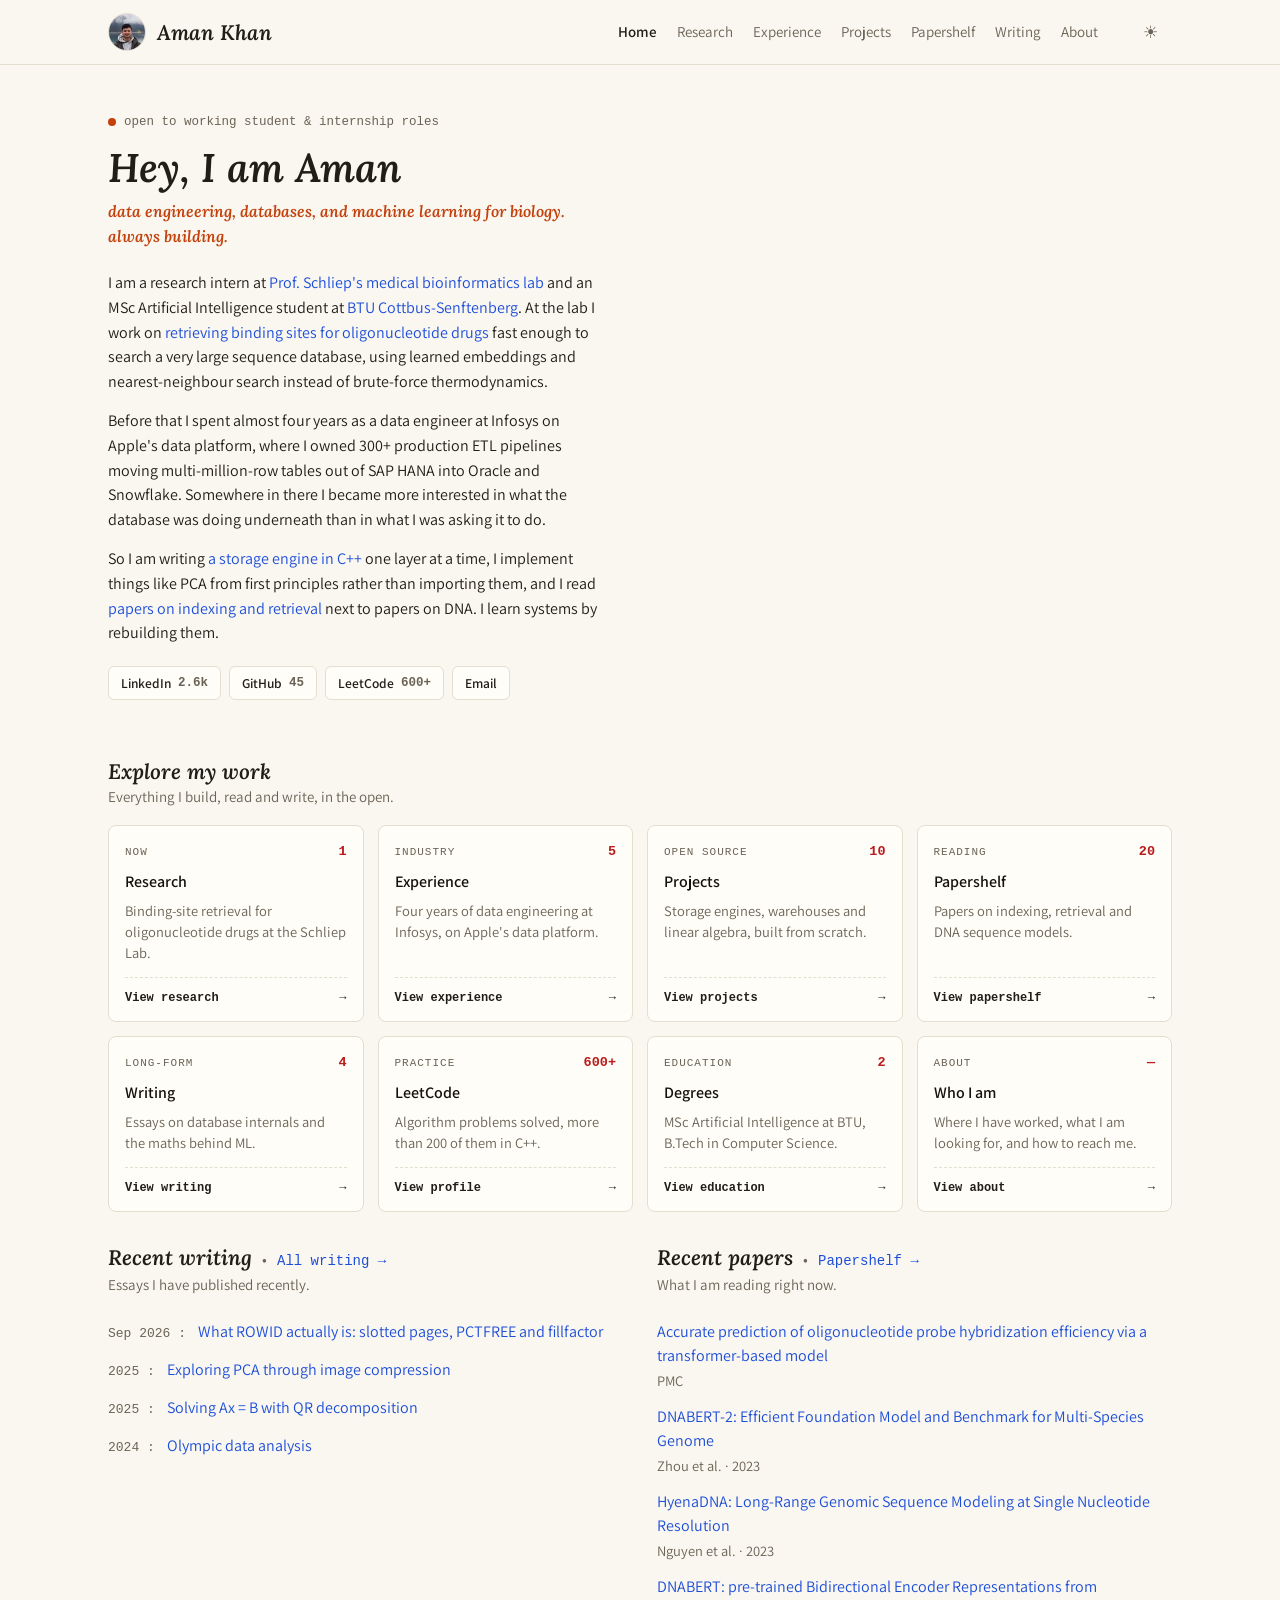
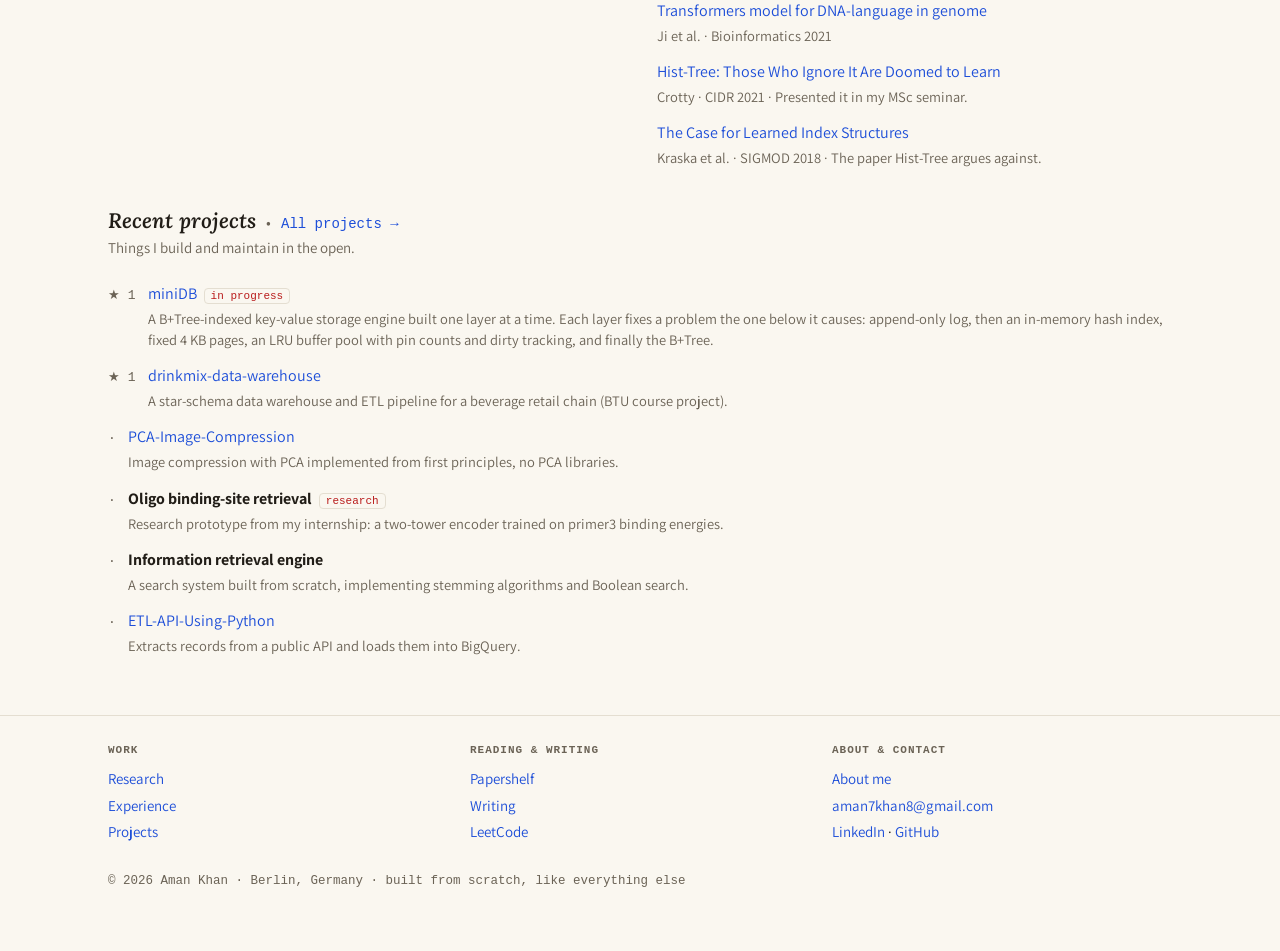
==== index.html @ 3db753b1 "Amber dark / warm paper light, flat background, header avatar" ====
<!DOCTYPE html>
<html lang="en">
<head>
<meta charset="utf-8">
<meta name="viewport" content="width=device-width, initial-scale=1">
<title>Aman Khan — data engineering, databases, ML for biology</title>
<link rel="preconnect" href="https://fonts.googleapis.com"><link rel="preconnect" href="https://fonts.gstatic.com" crossorigin><link href="https://fonts.googleapis.com/css2?family=Lora:ital,wght@1,500;1,600&family=Assistant:wght@400;500;600;700&display=swap" rel="stylesheet">
<link rel="stylesheet" href="site.css">
<script>try{var t=localStorage.getItem("theme");if(t)document.documentElement.dataset.theme=t}catch(e){}</script>
</head>
<body>
<header><div class="col">
  <a class="brand" href="index.html"><img class="avatar" src="avatar.jpg" alt="" width="38" height="38"><span class="name">Aman Khan</span></a>
  <nav aria-label="Site"><a href="index.html" aria-current="page">Home</a><a href="research.html">Research</a><a href="experience.html">Experience</a><a href="projects.html">Projects</a><a href="papershelf.html">Papershelf</a><a href="writing.html">Writing</a><a href="about.html">About</a></nav>
  <button class="theme" type="button" id="themeBtn" aria-label="Switch between light and dark"><span class="moon">&#9790;</span><span class="sun">&#9728;</span></button>
</div></header>
<main class="col">

<div class="hero">
  <span class="avail"><i></i>open to working student &amp; internship roles</span>
  <h1>Hey, I am Aman</h1>
  <p class="tagline">data engineering, databases, and machine learning for biology. always building.</p>
  <p>I am a research intern at <a href="https://schlieplab.org/">Prof. Schliep's medical bioinformatics lab</a> and an MSc Artificial Intelligence student at <a href="https://www.b-tu.de/">BTU Cottbus-Senftenberg</a>. At the lab I work on <a href="research.html">retrieving binding sites for oligonucleotide drugs</a> fast enough to search a very large sequence database, using learned embeddings and nearest-neighbour search instead of brute-force thermodynamics.</p>
  <p>Before that I spent almost four years as a data engineer at Infosys on Apple's data platform, where I owned 300+ production ETL pipelines moving multi-million-row tables out of SAP HANA into Oracle and Snowflake. Somewhere in there I became more interested in what the database was doing underneath than in what I was asking it to do.</p>
  <p>So I am writing <a href="https://github.com/aman7kh8an6/miniDB">a storage engine in C++</a> one layer at a time, I implement things like PCA from first principles rather than importing them, and I read <a href="papershelf.html">papers on indexing and retrieval</a> next to papers on DNA. I learn systems by rebuilding them.</p>
  <div class="pills">
    <a href="https://www.linkedin.com/in/aman-khan-ai/">LinkedIn <span>2.6k</span></a>
    <a href="https://github.com/aman7kh8an6/">GitHub <span>45</span></a>
    <a href="https://leetcode.com/u/grinderAman/">LeetCode <span>600+</span></a>
    <a href="mailto:aman7khan8@gmail.com">Email</a>
  </div>
</div>
<section><div class="head"><h2>Explore my work</h2></div><p class="intro">Everything I build, read and write, in the open.</p>
<div class="cards"><a class="card" href="research.html"><span class="top"><span class="lab">Now</span><span class="num">1</span></span><span class="ttl">Research</span><span class="desc">Binding-site retrieval for oligonucleotide drugs at the Schliep Lab.</span><span class="go">View research<span>→</span></span></a><a class="card" href="experience.html"><span class="top"><span class="lab">Industry</span><span class="num">5</span></span><span class="ttl">Experience</span><span class="desc">Four years of data engineering at Infosys, on Apple&#x27;s data platform.</span><span class="go">View experience<span>→</span></span></a><a class="card" href="projects.html"><span class="top"><span class="lab">Open source</span><span class="num">10</span></span><span class="ttl">Projects</span><span class="desc">Storage engines, warehouses and linear algebra, built from scratch.</span><span class="go">View projects<span>→</span></span></a><a class="card" href="papershelf.html"><span class="top"><span class="lab">Reading</span><span class="num">20</span></span><span class="ttl">Papershelf</span><span class="desc">Papers on indexing, retrieval and DNA sequence models.</span><span class="go">View papershelf<span>→</span></span></a><a class="card" href="writing.html"><span class="top"><span class="lab">Long-form</span><span class="num">4</span></span><span class="ttl">Writing</span><span class="desc">Essays on database internals and the maths behind ML.</span><span class="go">View writing<span>→</span></span></a><a class="card" href="https://leetcode.com/u/grinderAman/"><span class="top"><span class="lab">Practice</span><span class="num">600+</span></span><span class="ttl">LeetCode</span><span class="desc">Algorithm problems solved, more than 200 of them in C++.</span><span class="go">View profile<span>→</span></span></a><a class="card" href="experience.html"><span class="top"><span class="lab">Education</span><span class="num">2</span></span><span class="ttl">Degrees</span><span class="desc">MSc Artificial Intelligence at BTU, B.Tech in Computer Science.</span><span class="go">View education<span>→</span></span></a><a class="card" href="about.html"><span class="top"><span class="lab">About</span><span class="num">—</span></span><span class="ttl">Who I am</span><span class="desc">Where I have worked, what I am looking for, and how to reach me.</span><span class="go">View about<span>→</span></span></a></div></section>
<section><div class="two">
  <div><div class="head"><h2>Recent writing</h2><span class="dot">•</span><a href="https://www.linkedin.com/in/aman-khan-ai/recent-activity/all/">All writing →</a></div><p class="intro">Essays I have published recently.</p>
  <ul class="items"><li><span class="date">Sep 2026 :</span><span><a href="https://www.linkedin.com/in/aman-khan-ai/recent-activity/all/">What ROWID actually is: slotted pages, PCTFREE and fillfactor</a></span></li><li><span class="date">2025 :</span><span><a href="https://www.linkedin.com/in/aman-khan-ai/recent-activity/all/">Exploring PCA through image compression</a></span></li><li><span class="date">2025 :</span><span><a href="https://www.linkedin.com/in/aman-khan-ai/recent-activity/all/">Solving Ax = B with QR decomposition</a></span></li><li><span class="date">2024 :</span><span><a href="https://www.linkedin.com/in/aman-khan-ai/recent-activity/all/">Olympic data analysis</a></span></li></ul></div>
  <div><div class="head"><h2>Recent papers</h2><span class="dot">•</span><a href="papershelf.html">Papershelf →</a></div><p class="intro">What I am reading right now.</p>
  <ul class="items"><li class="block"><a href="https://pmc.ncbi.nlm.nih.gov/articles/PMC13330348/">Accurate prediction of oligonucleotide probe hybridization efficiency via a transformer-based model</a><span class="d">PMC</span></li><li class="block"><a href="https://arxiv.org/abs/2306.15006">DNABERT-2: Efficient Foundation Model and Benchmark for Multi-Species Genome</a><span class="d">Zhou et al. · 2023</span></li><li class="block"><a href="https://arxiv.org/abs/2306.15794">HyenaDNA: Long-Range Genomic Sequence Modeling at Single Nucleotide Resolution</a><span class="d">Nguyen et al. · 2023</span></li><li class="block"><a href="https://academic.oup.com/bioinformatics/article/37/15/2112/6128680">DNABERT: pre-trained Bidirectional Encoder Representations from Transformers model for DNA-language in genome</a><span class="d">Ji et al. · Bioinformatics 2021</span></li><li class="block"><a href="https://vldb.org/cidrdb/2021/hist-tree-those-who-ignore-it-are-doomed-to-learn.html">Hist-Tree: Those Who Ignore It Are Doomed to Learn</a><span class="d">Crotty · CIDR 2021 · Presented it in my MSc seminar.</span></li><li class="block"><a href="https://arxiv.org/abs/1712.01208">The Case for Learned Index Structures</a><span class="d">Kraska et al. · SIGMOD 2018 · The paper Hist-Tree argues against.</span></li></ul></div>
</div></section>
<section><div class="head"><h2>Recent projects</h2><span class="dot">•</span><a href="projects.html">All projects →</a></div><p class="intro">Things I build and maintain in the open.</p>
<ul class="items"><li><span class="star">★ 1</span><span><a href="https://github.com/aman7kh8an6/miniDB">miniDB</a><span class="tag">in progress</span><span class="d">A B+Tree-indexed key-value storage engine built one layer at a time. Each layer fixes a problem the one below it causes: append-only log, then an in-memory hash index, fixed 4 KB pages, an LRU buffer pool with pin counts and dirty tracking, and finally the B+Tree.</span></span></li><li><span class="star">★ 1</span><span><a href="https://github.com/aman7kh8an6/drinkmix-data-warehouse">drinkmix-data-warehouse</a><span class="d">A star-schema data warehouse and ETL pipeline for a beverage retail chain (BTU course project).</span></span></li><li><span class="star">·</span><span><a href="https://github.com/aman7kh8an6/PCA-Image-Compression">PCA-Image-Compression</a><span class="d">Image compression with PCA implemented from first principles, no PCA libraries.</span></span></li><li><span class="star">·</span><span><b>Oligo binding-site retrieval</b><span class="tag">research</span><span class="d">Research prototype from my internship: a two-tower encoder trained on primer3 binding energies.</span></span></li><li><span class="star">·</span><span><b>Information retrieval engine</b><span class="d">A search system built from scratch, implementing stemming algorithms and Boolean search.</span></span></li><li><span class="star">·</span><span><a href="https://github.com/aman7kh8an6/ETL-API-Using-Python">ETL-API-Using-Python</a><span class="d">Extracts records from a public API and loads them into BigQuery.</span></span></li></ul></section>

</main>
<footer><div class="col">
  <div class="groups">
    <div><h4>Work</h4><ul><li><a href="research.html">Research</a></li><li><a href="experience.html">Experience</a></li><li><a href="projects.html">Projects</a></li></ul></div>
    <div><h4>Reading &amp; writing</h4><ul><li><a href="papershelf.html">Papershelf</a></li><li><a href="writing.html">Writing</a></li><li><a href="https://leetcode.com/u/grinderAman/">LeetCode</a></li></ul></div>
    <div><h4>About &amp; contact</h4><ul><li><a href="about.html">About me</a></li><li><a href="mailto:aman7khan8@gmail.com">aman7khan8@gmail.com</a></li><li><a href="https://www.linkedin.com/in/aman-khan-ai/">LinkedIn</a> · <a href="https://github.com/aman7kh8an6/">GitHub</a></li></ul></div>
  </div>
  <p class="fine">© 2026 Aman Khan · Berlin, Germany · built from scratch, like everything else</p>
</div></footer>
<script>{const r=document.documentElement,b=document.getElementById("themeBtn");
b.addEventListener("click",()=>{const dark=getComputedStyle(r).getPropertyValue("--bg").trim()!=="#faf9f6";
const next=dark?"light":"dark";r.dataset.theme=next;try{localStorage.setItem("theme",next)}catch(e){}});}</script>
</body>
</html>
---- site.css ----
/* VOICE: an engineer's open notebook — plain, dense, quietly confident.
   IDEA: graph paper on a workbench; counted drawers you can open; dated lists.
   PICTURE: the counted card grid plus the ruled grid showing through everything.
   COLOUR and TYPE: #1a1a1a ground, coral statement line, red counts; Lora italic + Assistant + mono.
   LAYOUT: one wide ruled column, sections as heading + lead line + list, two columns where they pair. */
:root{
  color-scheme:dark light;
  --bg:#16181c;--ink:#e6e8ea;--soft:#848c96;--line:#262a30;--card:#1c1f24;--cardhi:#20242a;
  --coral:#f0b429;--count:#e8902c;--link:#86b3ff;--white:#fff;
  --mono:ui-monospace,SFMono-Regular,Menlo,Consolas,monospace;
}
:root[data-theme=light]{
  color-scheme:light;
  --bg:#faf7f0;--ink:#211d17;--soft:#6b6356;--line:#e4ded1;--card:#fffdf8;--cardhi:#fffbf2;
  --coral:#c2410c;--count:#b91c1c;--link:#1d4ed8;--white:#15110c;
}
@media (prefers-color-scheme: light){:root:not([data-theme=dark]){
  color-scheme:light;
  --bg:#faf7f0;--ink:#211d17;--soft:#6b6356;--line:#e4ded1;--card:#fffdf8;--cardhi:#fffbf2;
  --coral:#c2410c;--count:#b91c1c;--link:#1d4ed8;--white:#15110c;
}}
*{box-sizing:border-box;min-width:0}
body{
  margin:0;background:var(--bg);color:var(--ink);
  font:16px/1.5 Assistant,system-ui,-apple-system,"Segoe UI",sans-serif;overflow-x:clip;
}
.col{max-width:1120px;margin:0 auto;padding:0 28px}
a{color:var(--link);text-decoration:none}
a:hover{text-decoration:underline;text-underline-offset:3px}
a:focus-visible{outline:2px solid var(--coral);outline-offset:3px;border-radius:3px}
h1,h2,h3{margin:0;font-family:Lora,Georgia,serif;font-style:italic;font-weight:600;line-height:1.15;text-wrap:balance}
h1{font-size:clamp(32px,4.4vw,40px);color:var(--ink)}
h2{font-size:21px}
h3{font-size:17px;font-style:normal;font-family:Assistant,sans-serif;font-weight:600;color:var(--white)}
p{margin:0 0 14px}
.muted{color:var(--soft)}
.small{font-size:14.5px}
.mono{font-family:var(--mono)}

/* header */
header{border-bottom:1px solid var(--line)}
header .col{display:flex;align-items:center;gap:26px;min-height:64px;flex-wrap:wrap;padding-block:10px}
header .avatar{width:38px;height:38px;border-radius:50%;object-fit:cover;flex:none;
  border:1px solid var(--line);display:block}
header .brand{display:flex;align-items:center;gap:11px;margin-right:auto;text-decoration:none}
header .brand:hover{text-decoration:none}
header .name{font:italic 600 21px Lora,Georgia,serif;color:var(--ink)}
header .name:hover{text-decoration:none}
nav{display:flex;flex-wrap:wrap;gap:4px 20px}
nav a{color:var(--soft);font-size:15px;padding:6px 0}
nav a:hover{color:var(--ink);text-decoration:none}
nav a[aria-current=page]{color:var(--ink);font-weight:600}

/* hero */
.hero{padding:44px 0 26px;max-width:62ch}
.tagline{font:italic 600 clamp(19px,2.4vw,24px)/1.5 Lora,Georgia,serif;color:var(--coral);margin:8px 0 22px}
.hero p{font-size:16px;line-height:1.55}
.pagehead{padding:40px 0 10px;max-width:62ch}
.pagehead .tagline{margin-bottom:10px}
.pills{display:flex;flex-wrap:wrap;gap:8px;margin-top:20px}
.pills a{display:inline-flex;align-items:center;gap:7px;border:1px solid var(--line);border-radius:6px;padding:7px 12px;color:var(--ink);font:600 13.5px Assistant,sans-serif;background:var(--card)}
.pills a:hover{border-color:var(--soft);text-decoration:none}
.pills a span{color:var(--soft);font-family:var(--mono);font-size:12.5px}
.avail{display:inline-flex;align-items:center;gap:8px;font-family:var(--mono);font-size:12.5px;color:var(--soft);margin-bottom:14px}
.avail i{width:8px;height:8px;border-radius:50%;background:var(--coral)}

/* sections */
section{padding:34px 0 0}
.head{display:flex;align-items:baseline;gap:10px;flex-wrap:wrap;margin-bottom:2px}
.head h2{margin:0}
.head .dot{color:var(--soft)}
.head a{font-size:14px;font-family:var(--mono)}
.intro{color:var(--soft);font-size:15px;margin:0 0 16px}

/* explore cards */
.cards{display:grid;grid-template-columns:repeat(4,minmax(0,1fr));gap:14px;margin-top:4px}
@media(max-width:980px){.cards{grid-template-columns:repeat(2,minmax(0,1fr))}}
@media(max-width:560px){.cards{grid-template-columns:minmax(0,1fr)}}
.card{display:flex;flex-direction:column;background:var(--card);border:1px solid var(--line);border-radius:8px;padding:16px 16px 14px;color:var(--ink)}
.card:hover{background:var(--cardhi);border-color:var(--soft);text-decoration:none}
.card .top{display:flex;align-items:baseline;justify-content:space-between;gap:10px}
.card .lab{font-family:var(--mono);font-size:11px;letter-spacing:.09em;text-transform:uppercase;color:var(--soft)}
.card .num{font-family:var(--mono);font-size:13.5px;font-weight:700;color:var(--count)}
.card .ttl{font-weight:600;color:var(--white);margin:8px 0 6px;font-size:16px}
.card .desc{font-size:14.5px;color:var(--soft);line-height:1.45;margin-bottom:14px}
.card .go{margin-top:auto;border-top:1px dashed var(--line);padding-top:11px;font-family:var(--mono);font-size:12px;font-weight:600;color:var(--ink);display:flex;justify-content:space-between}

/* dated lists */
.two{display:grid;grid-template-columns:repeat(2,minmax(0,1fr));gap:34px}
@media(max-width:860px){.two{grid-template-columns:minmax(0,1fr);gap:26px}}
ul.items{list-style:none;margin:0;padding:0}
ul.items>li{padding:7px 0;display:grid;grid-template-columns:auto minmax(0,1fr);gap:12px;align-items:baseline}
ul.items>li.block{display:block}
.date{font-family:var(--mono);font-size:13px;color:var(--soft);white-space:nowrap}
.star{font-family:var(--mono);font-size:13px;color:var(--soft);white-space:nowrap;text-align:right}
.d{display:block;color:var(--soft);font-size:14.5px;line-height:1.45;margin-top:2px}
.tag{font-family:var(--mono);font-size:11px;color:var(--count);border:1px solid var(--line);border-radius:4px;padding:1px 6px;margin-left:7px;white-space:nowrap}

/* rows with a leading key column */
.job{padding:16px 0;border-top:1px solid var(--line)}
.job:first-of-type{border-top:0}
.job .when{font-family:var(--mono);font-size:12.5px;color:var(--soft);margin-top:3px}
.job .where{color:var(--soft);font-size:15px}
.job ul{margin:9px 0 0;padding-left:18px;font-size:15.5px;line-height:1.5}
.job li{margin-bottom:5px}
.job li::marker{color:var(--soft)}

/* shelf groups */
.shelf h3{font-family:var(--mono);font-size:11.5px;letter-spacing:.09em;text-transform:uppercase;color:var(--soft);font-weight:600;margin:26px 0 6px}
.shelf h3:first-child{margin-top:8px}
.shelf .n{color:var(--count)}
details.more{margin-top:18px}
details.more summary{cursor:pointer;color:var(--link);font-size:15px;min-height:44px;display:flex;align-items:center}

/* footer */
footer{margin-top:52px;border-top:1px solid var(--line);padding:26px 0 46px}
.groups{display:grid;grid-template-columns:repeat(3,minmax(0,1fr));gap:22px}
@media(max-width:560px){.groups{grid-template-columns:repeat(2,minmax(0,1fr))}}
.groups h4{font-family:var(--mono);font-size:11px;letter-spacing:.09em;text-transform:uppercase;color:var(--soft);margin:0 0 8px;font-weight:600}
.groups ul{list-style:none;margin:0;padding:0;font-size:15px}
.groups li{padding:2px 0}
.fine{margin-top:26px;font-family:var(--mono);font-size:12.5px;color:var(--soft)}

/* theme toggle */
.theme{margin-left:4px;background:none;border:0;color:var(--soft);cursor:pointer;font-size:17px;line-height:1;
  width:44px;height:44px;display:grid;place-items:center;border-radius:8px}
.theme:hover{color:var(--ink);background:var(--card)}
.theme .sun{display:none}
:root[data-theme=light] .theme .sun,:root:not([data-theme=dark]) .theme .sun{display:none}
@media (prefers-color-scheme: light){:root:not([data-theme=dark]) .theme .moon{display:none}
  :root:not([data-theme=dark]) .theme .sun{display:inline}}
:root[data-theme=light] .theme .moon{display:none}
:root[data-theme=light] .theme .sun{display:inline}
:root[data-theme=dark] .theme .moon{display:inline}
:root[data-theme=dark] .theme .sun{display:none}
@media(max-width:620px){
  header .col{position:relative;padding-right:60px;min-height:0}
  .theme{position:absolute;top:6px;right:16px;margin:0}
  nav{width:100%;gap:2px 16px}
  .hero{padding-top:30px}
}
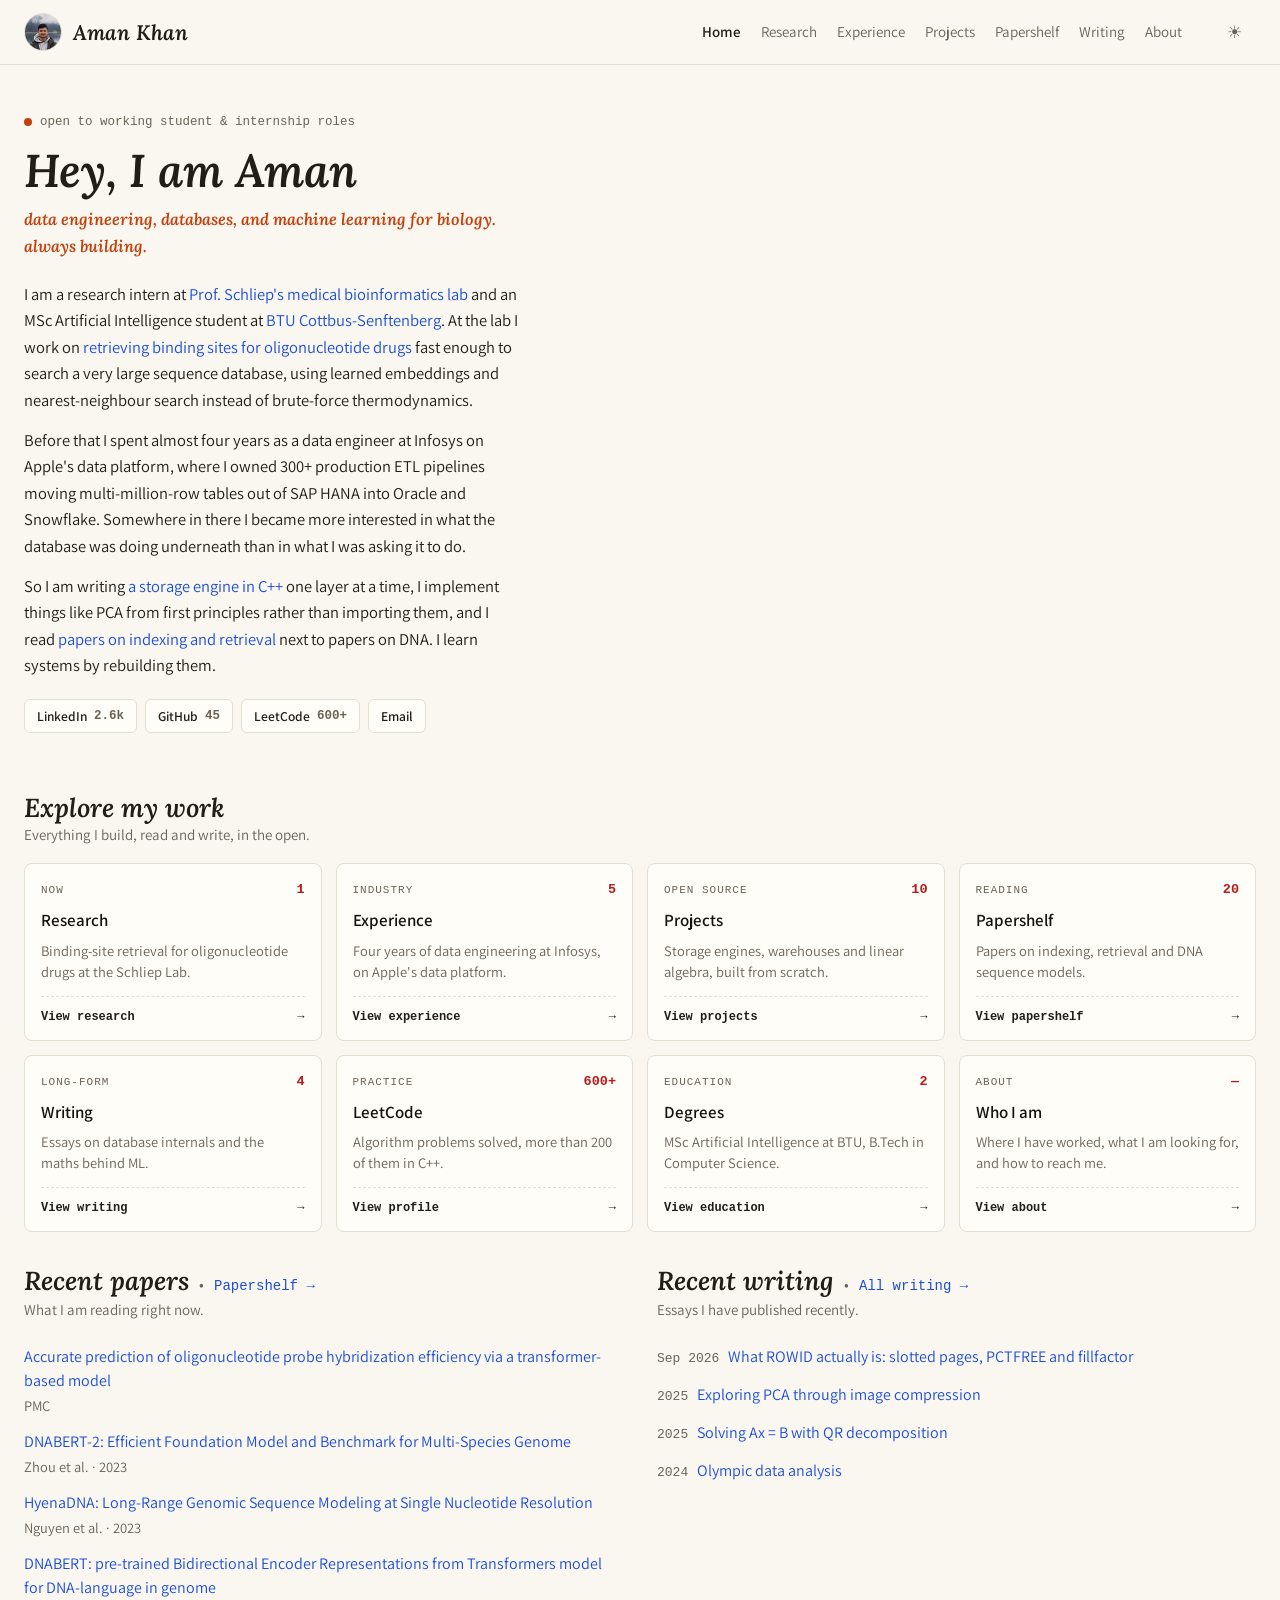
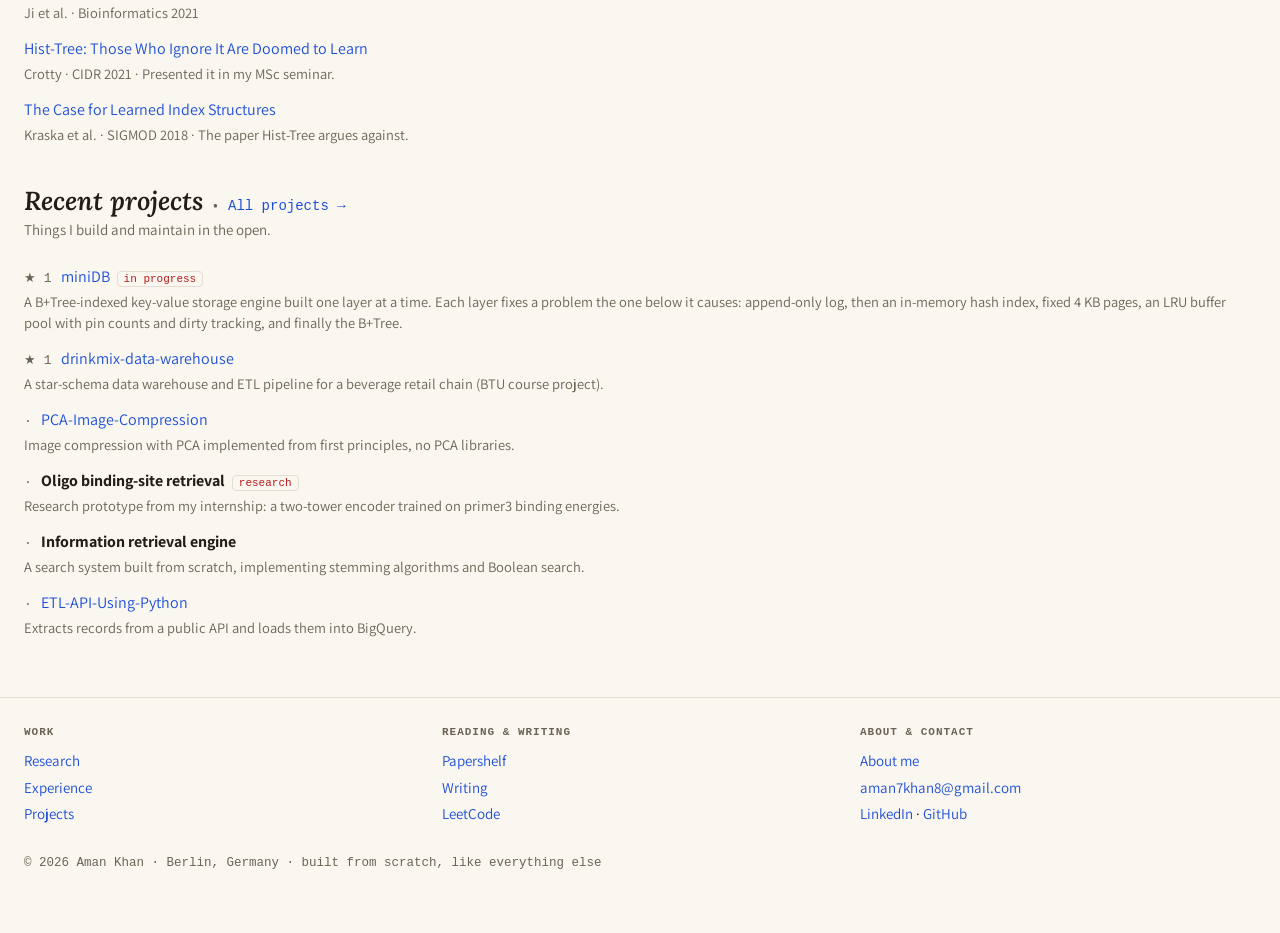
==== commit fe21fca5: "Fix theme toggle, list alignment, heading sizes, column order" ====
--- a/index.html
+++ b/index.html
@@ -33,13 +33,13 @@
 <section><div class="head"><h2>Explore my work</h2></div><p class="intro">Everything I build, read and write, in the open.</p>
 <div class="cards"><a class="card" href="research.html"><span class="top"><span class="lab">Now</span><span class="num">1</span></span><span class="ttl">Research</span><span class="desc">Binding-site retrieval for oligonucleotide drugs at the Schliep Lab.</span><span class="go">View research<span>→</span></span></a><a class="card" href="experience.html"><span class="top"><span class="lab">Industry</span><span class="num">5</span></span><span class="ttl">Experience</span><span class="desc">Four years of data engineering at Infosys, on Apple&#x27;s data platform.</span><span class="go">View experience<span>→</span></span></a><a class="card" href="projects.html"><span class="top"><span class="lab">Open source</span><span class="num">10</span></span><span class="ttl">Projects</span><span class="desc">Storage engines, warehouses and linear algebra, built from scratch.</span><span class="go">View projects<span>→</span></span></a><a class="card" href="papershelf.html"><span class="top"><span class="lab">Reading</span><span class="num">20</span></span><span class="ttl">Papershelf</span><span class="desc">Papers on indexing, retrieval and DNA sequence models.</span><span class="go">View papershelf<span>→</span></span></a><a class="card" href="writing.html"><span class="top"><span class="lab">Long-form</span><span class="num">4</span></span><span class="ttl">Writing</span><span class="desc">Essays on database internals and the maths behind ML.</span><span class="go">View writing<span>→</span></span></a><a class="card" href="https://leetcode.com/u/grinderAman/"><span class="top"><span class="lab">Practice</span><span class="num">600+</span></span><span class="ttl">LeetCode</span><span class="desc">Algorithm problems solved, more than 200 of them in C++.</span><span class="go">View profile<span>→</span></span></a><a class="card" href="experience.html"><span class="top"><span class="lab">Education</span><span class="num">2</span></span><span class="ttl">Degrees</span><span class="desc">MSc Artificial Intelligence at BTU, B.Tech in Computer Science.</span><span class="go">View education<span>→</span></span></a><a class="card" href="about.html"><span class="top"><span class="lab">About</span><span class="num">—</span></span><span class="ttl">Who I am</span><span class="desc">Where I have worked, what I am looking for, and how to reach me.</span><span class="go">View about<span>→</span></span></a></div></section>
 <section><div class="two">
+  <div><div class="head"><h2>Recent papers</h2><span class="dot">•</span><a href="papershelf.html">Papershelf →</a></div><p class="intro">What I am reading right now.</p>
+  <ul class="items"><li><a href="https://pmc.ncbi.nlm.nih.gov/articles/PMC13330348/">Accurate prediction of oligonucleotide probe hybridization efficiency via a transformer-based model</a><span class="d">PMC</span></li><li><a href="https://arxiv.org/abs/2306.15006">DNABERT-2: Efficient Foundation Model and Benchmark for Multi-Species Genome</a><span class="d">Zhou et al. · 2023</span></li><li><a href="https://arxiv.org/abs/2306.15794">HyenaDNA: Long-Range Genomic Sequence Modeling at Single Nucleotide Resolution</a><span class="d">Nguyen et al. · 2023</span></li><li><a href="https://academic.oup.com/bioinformatics/article/37/15/2112/6128680">DNABERT: pre-trained Bidirectional Encoder Representations from Transformers model for DNA-language in genome</a><span class="d">Ji et al. · Bioinformatics 2021</span></li><li><a href="https://vldb.org/cidrdb/2021/hist-tree-those-who-ignore-it-are-doomed-to-learn.html">Hist-Tree: Those Who Ignore It Are Doomed to Learn</a><span class="d">Crotty · CIDR 2021 · Presented it in my MSc seminar.</span></li><li><a href="https://arxiv.org/abs/1712.01208">The Case for Learned Index Structures</a><span class="d">Kraska et al. · SIGMOD 2018 · The paper Hist-Tree argues against.</span></li></ul></div>
   <div><div class="head"><h2>Recent writing</h2><span class="dot">•</span><a href="https://www.linkedin.com/in/aman-khan-ai/recent-activity/all/">All writing →</a></div><p class="intro">Essays I have published recently.</p>
-  <ul class="items"><li><span class="date">Sep 2026 :</span><span><a href="https://www.linkedin.com/in/aman-khan-ai/recent-activity/all/">What ROWID actually is: slotted pages, PCTFREE and fillfactor</a></span></li><li><span class="date">2025 :</span><span><a href="https://www.linkedin.com/in/aman-khan-ai/recent-activity/all/">Exploring PCA through image compression</a></span></li><li><span class="date">2025 :</span><span><a href="https://www.linkedin.com/in/aman-khan-ai/recent-activity/all/">Solving Ax = B with QR decomposition</a></span></li><li><span class="date">2024 :</span><span><a href="https://www.linkedin.com/in/aman-khan-ai/recent-activity/all/">Olympic data analysis</a></span></li></ul></div>
-  <div><div class="head"><h2>Recent papers</h2><span class="dot">•</span><a href="papershelf.html">Papershelf →</a></div><p class="intro">What I am reading right now.</p>
-  <ul class="items"><li class="block"><a href="https://pmc.ncbi.nlm.nih.gov/articles/PMC13330348/">Accurate prediction of oligonucleotide probe hybridization efficiency via a transformer-based model</a><span class="d">PMC</span></li><li class="block"><a href="https://arxiv.org/abs/2306.15006">DNABERT-2: Efficient Foundation Model and Benchmark for Multi-Species Genome</a><span class="d">Zhou et al. · 2023</span></li><li class="block"><a href="https://arxiv.org/abs/2306.15794">HyenaDNA: Long-Range Genomic Sequence Modeling at Single Nucleotide Resolution</a><span class="d">Nguyen et al. · 2023</span></li><li class="block"><a href="https://academic.oup.com/bioinformatics/article/37/15/2112/6128680">DNABERT: pre-trained Bidirectional Encoder Representations from Transformers model for DNA-language in genome</a><span class="d">Ji et al. · Bioinformatics 2021</span></li><li class="block"><a href="https://vldb.org/cidrdb/2021/hist-tree-those-who-ignore-it-are-doomed-to-learn.html">Hist-Tree: Those Who Ignore It Are Doomed to Learn</a><span class="d">Crotty · CIDR 2021 · Presented it in my MSc seminar.</span></li><li class="block"><a href="https://arxiv.org/abs/1712.01208">The Case for Learned Index Structures</a><span class="d">Kraska et al. · SIGMOD 2018 · The paper Hist-Tree argues against.</span></li></ul></div>
+  <ul class="items"><li><span class="date">Sep 2026</span><a href="https://www.linkedin.com/in/aman-khan-ai/recent-activity/all/">What ROWID actually is: slotted pages, PCTFREE and fillfactor</a></li><li><span class="date">2025</span><a href="https://www.linkedin.com/in/aman-khan-ai/recent-activity/all/">Exploring PCA through image compression</a></li><li><span class="date">2025</span><a href="https://www.linkedin.com/in/aman-khan-ai/recent-activity/all/">Solving Ax = B with QR decomposition</a></li><li><span class="date">2024</span><a href="https://www.linkedin.com/in/aman-khan-ai/recent-activity/all/">Olympic data analysis</a></li></ul></div>
 </div></section>
 <section><div class="head"><h2>Recent projects</h2><span class="dot">•</span><a href="projects.html">All projects →</a></div><p class="intro">Things I build and maintain in the open.</p>
-<ul class="items"><li><span class="star">★ 1</span><span><a href="https://github.com/aman7kh8an6/miniDB">miniDB</a><span class="tag">in progress</span><span class="d">A B+Tree-indexed key-value storage engine built one layer at a time. Each layer fixes a problem the one below it causes: append-only log, then an in-memory hash index, fixed 4 KB pages, an LRU buffer pool with pin counts and dirty tracking, and finally the B+Tree.</span></span></li><li><span class="star">★ 1</span><span><a href="https://github.com/aman7kh8an6/drinkmix-data-warehouse">drinkmix-data-warehouse</a><span class="d">A star-schema data warehouse and ETL pipeline for a beverage retail chain (BTU course project).</span></span></li><li><span class="star">·</span><span><a href="https://github.com/aman7kh8an6/PCA-Image-Compression">PCA-Image-Compression</a><span class="d">Image compression with PCA implemented from first principles, no PCA libraries.</span></span></li><li><span class="star">·</span><span><b>Oligo binding-site retrieval</b><span class="tag">research</span><span class="d">Research prototype from my internship: a two-tower encoder trained on primer3 binding energies.</span></span></li><li><span class="star">·</span><span><b>Information retrieval engine</b><span class="d">A search system built from scratch, implementing stemming algorithms and Boolean search.</span></span></li><li><span class="star">·</span><span><a href="https://github.com/aman7kh8an6/ETL-API-Using-Python">ETL-API-Using-Python</a><span class="d">Extracts records from a public API and loads them into BigQuery.</span></span></li></ul></section>
+<ul class="items"><li><span class="star">★ 1</span><a href="https://github.com/aman7kh8an6/miniDB">miniDB</a><span class="tag">in progress</span><span class="d">A B+Tree-indexed key-value storage engine built one layer at a time. Each layer fixes a problem the one below it causes: append-only log, then an in-memory hash index, fixed 4 KB pages, an LRU buffer pool with pin counts and dirty tracking, and finally the B+Tree.</span></li><li><span class="star">★ 1</span><a href="https://github.com/aman7kh8an6/drinkmix-data-warehouse">drinkmix-data-warehouse</a><span class="d">A star-schema data warehouse and ETL pipeline for a beverage retail chain (BTU course project).</span></li><li><span class="star">·</span><a href="https://github.com/aman7kh8an6/PCA-Image-Compression">PCA-Image-Compression</a><span class="d">Image compression with PCA implemented from first principles, no PCA libraries.</span></li><li><span class="star">·</span><b>Oligo binding-site retrieval</b><span class="tag">research</span><span class="d">Research prototype from my internship: a two-tower encoder trained on primer3 binding energies.</span></li><li><span class="star">·</span><b>Information retrieval engine</b><span class="d">A search system built from scratch, implementing stemming algorithms and Boolean search.</span></li><li><span class="star">·</span><a href="https://github.com/aman7kh8an6/ETL-API-Using-Python">ETL-API-Using-Python</a><span class="d">Extracts records from a public API and loads them into BigQuery.</span></li></ul></section>
 
 </main>
 <footer><div class="col">
@@ -51,7 +51,8 @@
   <p class="fine">© 2026 Aman Khan · Berlin, Germany · built from scratch, like everything else</p>
 </div></footer>
 <script>{const r=document.documentElement,b=document.getElementById("themeBtn");
-b.addEventListener("click",()=>{const dark=getComputedStyle(r).getPropertyValue("--bg").trim()!=="#faf9f6";
-const next=dark?"light":"dark";r.dataset.theme=next;try{localStorage.setItem("theme",next)}catch(e){}});}</script>
+const sysLight=()=>window.matchMedia("(prefers-color-scheme: light)").matches;
+b.addEventListener("click",()=>{const cur=r.dataset.theme||(sysLight()?"light":"dark");
+const next=cur==="dark"?"light":"dark";r.dataset.theme=next;try{localStorage.setItem("theme",next)}catch(e){}});}</script>
 </body>
 </html>
--- a/site.css
+++ b/site.css
@@ -24,14 +24,14 @@
   margin:0;background:var(--bg);color:var(--ink);
   font:16px/1.5 Assistant,system-ui,-apple-system,"Segoe UI",sans-serif;overflow-x:clip;
 }
-.col{max-width:1120px;margin:0 auto;padding:0 28px}
+.col{max-width:1280px;margin:0 auto;padding:0 24px}
 a{color:var(--link);text-decoration:none}
 a:hover{text-decoration:underline;text-underline-offset:3px}
 a:focus-visible{outline:2px solid var(--coral);outline-offset:3px;border-radius:3px}
 h1,h2,h3{margin:0;font-family:Lora,Georgia,serif;font-style:italic;font-weight:600;line-height:1.15;text-wrap:balance}
-h1{font-size:clamp(32px,4.4vw,40px);color:var(--ink)}
-h2{font-size:21px}
-h3{font-size:17px;font-style:normal;font-family:Assistant,sans-serif;font-weight:600;color:var(--white)}
+h1{font-size:clamp(36px,5vw,46px);color:var(--ink)}
+h2{font-size:26px}
+h3{font-size:18px;font-style:normal;font-family:Assistant,sans-serif;font-weight:600;color:var(--white)}
 p{margin:0 0 14px}
 .muted{color:var(--soft)}
 .small{font-size:14.5px}
@@ -53,8 +53,8 @@
 
 /* hero */
 .hero{padding:44px 0 26px;max-width:62ch}
-.tagline{font:italic 600 clamp(19px,2.4vw,24px)/1.5 Lora,Georgia,serif;color:var(--coral);margin:8px 0 22px}
-.hero p{font-size:16px;line-height:1.55}
+.tagline{font:italic 600 clamp(20px,2.6vw,27px)/1.45 Lora,Georgia,serif;color:var(--coral);margin:8px 0 22px}
+.hero p{font-size:16.5px;line-height:1.6}
 .pagehead{padding:40px 0 10px;max-width:62ch}
 .pagehead .tagline{margin-bottom:10px}
 .pills{display:flex;flex-wrap:wrap;gap:8px;margin-top:20px}
@@ -81,7 +81,7 @@
 .card .top{display:flex;align-items:baseline;justify-content:space-between;gap:10px}
 .card .lab{font-family:var(--mono);font-size:11px;letter-spacing:.09em;text-transform:uppercase;color:var(--soft)}
 .card .num{font-family:var(--mono);font-size:13.5px;font-weight:700;color:var(--count)}
-.card .ttl{font-weight:600;color:var(--white);margin:8px 0 6px;font-size:16px}
+.card .ttl{font-weight:600;color:var(--white);margin:8px 0 6px;font-size:17px}
 .card .desc{font-size:14.5px;color:var(--soft);line-height:1.45;margin-bottom:14px}
 .card .go{margin-top:auto;border-top:1px dashed var(--line);padding-top:11px;font-family:var(--mono);font-size:12px;font-weight:600;color:var(--ink);display:flex;justify-content:space-between}
 
@@ -89,10 +89,9 @@
 .two{display:grid;grid-template-columns:repeat(2,minmax(0,1fr));gap:34px}
 @media(max-width:860px){.two{grid-template-columns:minmax(0,1fr);gap:26px}}
 ul.items{list-style:none;margin:0;padding:0}
-ul.items>li{padding:7px 0;display:grid;grid-template-columns:auto minmax(0,1fr);gap:12px;align-items:baseline}
-ul.items>li.block{display:block}
-.date{font-family:var(--mono);font-size:13px;color:var(--soft);white-space:nowrap}
-.star{font-family:var(--mono);font-size:13px;color:var(--soft);white-space:nowrap;text-align:right}
+ul.items>li{padding:7px 0;display:block}
+.date{font-family:var(--mono);font-size:13px;color:var(--soft);white-space:nowrap;margin-right:9px}
+.star{font-family:var(--mono);font-size:13px;color:var(--soft);white-space:nowrap;margin-right:9px}
 .d{display:block;color:var(--soft);font-size:14.5px;line-height:1.45;margin-top:2px}
 .tag{font-family:var(--mono);font-size:11px;color:var(--count);border:1px solid var(--line);border-radius:4px;padding:1px 6px;margin-left:7px;white-space:nowrap}
 
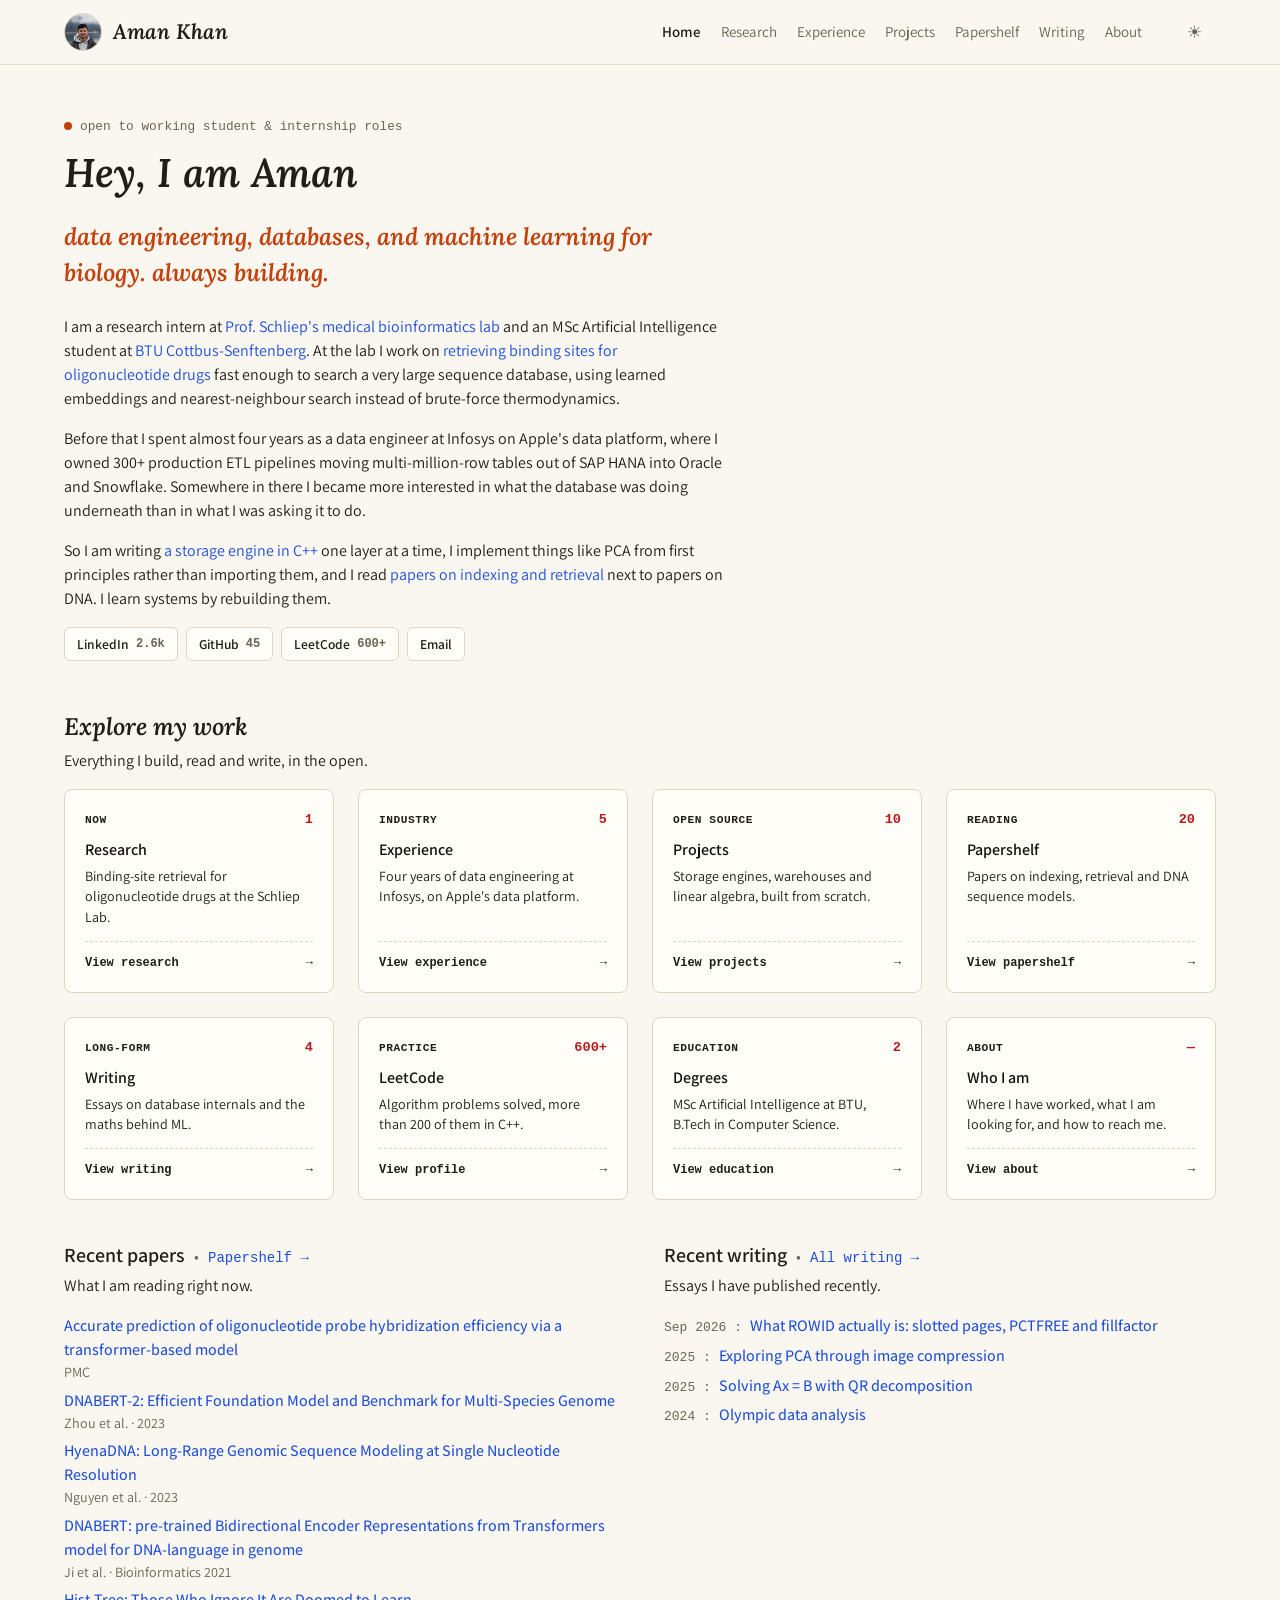
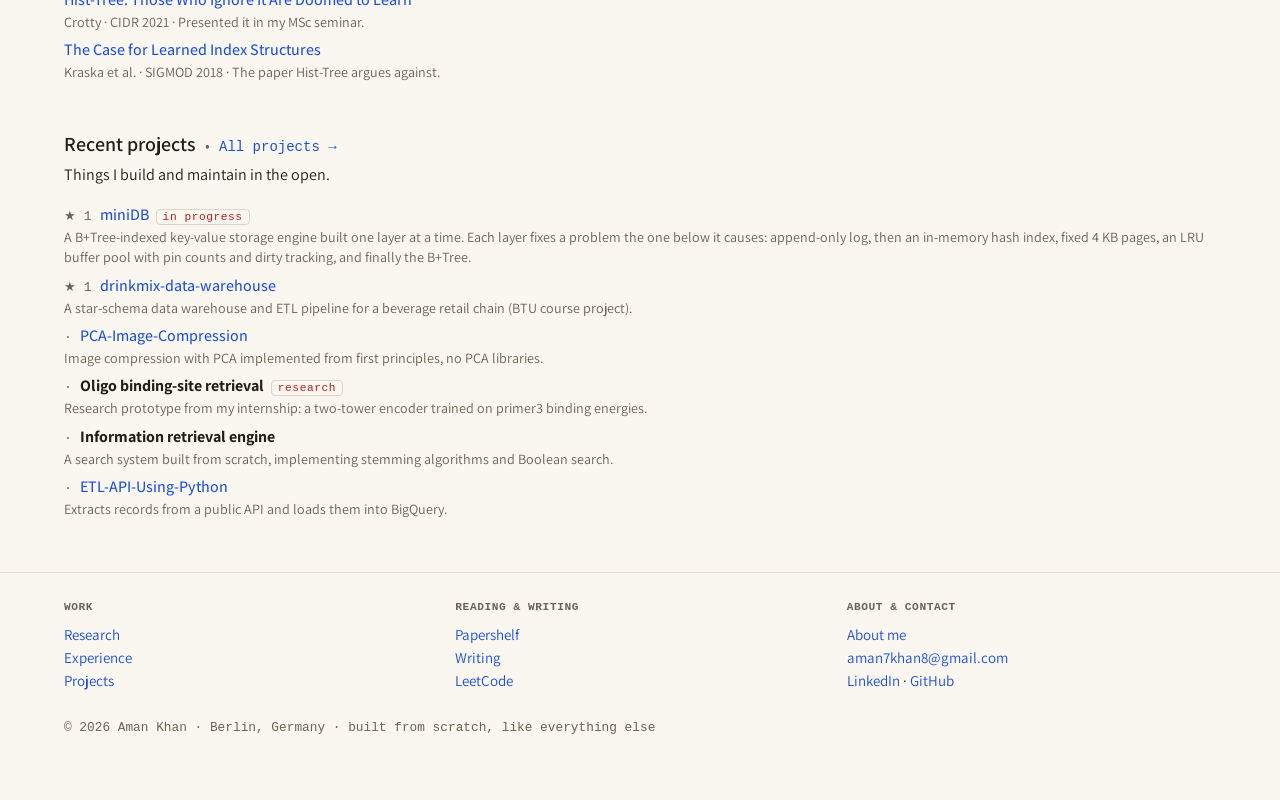
==== commit cf9227bd: "Match reference typography: 16/24 body, 40/45 display, card metrics" ====
--- a/index.html
+++ b/index.html
@@ -30,13 +30,13 @@
     <a href="mailto:aman7khan8@gmail.com">Email</a>
   </div>
 </div>
-<section><div class="head"><h2>Explore my work</h2></div><p class="intro">Everything I build, read and write, in the open.</p>
+<section><div class="head lora"><h2>Explore my work</h2></div><p class="intro">Everything I build, read and write, in the open.</p>
 <div class="cards"><a class="card" href="research.html"><span class="top"><span class="lab">Now</span><span class="num">1</span></span><span class="ttl">Research</span><span class="desc">Binding-site retrieval for oligonucleotide drugs at the Schliep Lab.</span><span class="go">View research<span>→</span></span></a><a class="card" href="experience.html"><span class="top"><span class="lab">Industry</span><span class="num">5</span></span><span class="ttl">Experience</span><span class="desc">Four years of data engineering at Infosys, on Apple&#x27;s data platform.</span><span class="go">View experience<span>→</span></span></a><a class="card" href="projects.html"><span class="top"><span class="lab">Open source</span><span class="num">10</span></span><span class="ttl">Projects</span><span class="desc">Storage engines, warehouses and linear algebra, built from scratch.</span><span class="go">View projects<span>→</span></span></a><a class="card" href="papershelf.html"><span class="top"><span class="lab">Reading</span><span class="num">20</span></span><span class="ttl">Papershelf</span><span class="desc">Papers on indexing, retrieval and DNA sequence models.</span><span class="go">View papershelf<span>→</span></span></a><a class="card" href="writing.html"><span class="top"><span class="lab">Long-form</span><span class="num">4</span></span><span class="ttl">Writing</span><span class="desc">Essays on database internals and the maths behind ML.</span><span class="go">View writing<span>→</span></span></a><a class="card" href="https://leetcode.com/u/grinderAman/"><span class="top"><span class="lab">Practice</span><span class="num">600+</span></span><span class="ttl">LeetCode</span><span class="desc">Algorithm problems solved, more than 200 of them in C++.</span><span class="go">View profile<span>→</span></span></a><a class="card" href="experience.html"><span class="top"><span class="lab">Education</span><span class="num">2</span></span><span class="ttl">Degrees</span><span class="desc">MSc Artificial Intelligence at BTU, B.Tech in Computer Science.</span><span class="go">View education<span>→</span></span></a><a class="card" href="about.html"><span class="top"><span class="lab">About</span><span class="num">—</span></span><span class="ttl">Who I am</span><span class="desc">Where I have worked, what I am looking for, and how to reach me.</span><span class="go">View about<span>→</span></span></a></div></section>
 <section><div class="two">
   <div><div class="head"><h2>Recent papers</h2><span class="dot">•</span><a href="papershelf.html">Papershelf →</a></div><p class="intro">What I am reading right now.</p>
   <ul class="items"><li><a href="https://pmc.ncbi.nlm.nih.gov/articles/PMC13330348/">Accurate prediction of oligonucleotide probe hybridization efficiency via a transformer-based model</a><span class="d">PMC</span></li><li><a href="https://arxiv.org/abs/2306.15006">DNABERT-2: Efficient Foundation Model and Benchmark for Multi-Species Genome</a><span class="d">Zhou et al. · 2023</span></li><li><a href="https://arxiv.org/abs/2306.15794">HyenaDNA: Long-Range Genomic Sequence Modeling at Single Nucleotide Resolution</a><span class="d">Nguyen et al. · 2023</span></li><li><a href="https://academic.oup.com/bioinformatics/article/37/15/2112/6128680">DNABERT: pre-trained Bidirectional Encoder Representations from Transformers model for DNA-language in genome</a><span class="d">Ji et al. · Bioinformatics 2021</span></li><li><a href="https://vldb.org/cidrdb/2021/hist-tree-those-who-ignore-it-are-doomed-to-learn.html">Hist-Tree: Those Who Ignore It Are Doomed to Learn</a><span class="d">Crotty · CIDR 2021 · Presented it in my MSc seminar.</span></li><li><a href="https://arxiv.org/abs/1712.01208">The Case for Learned Index Structures</a><span class="d">Kraska et al. · SIGMOD 2018 · The paper Hist-Tree argues against.</span></li></ul></div>
   <div><div class="head"><h2>Recent writing</h2><span class="dot">•</span><a href="https://www.linkedin.com/in/aman-khan-ai/recent-activity/all/">All writing →</a></div><p class="intro">Essays I have published recently.</p>
-  <ul class="items"><li><span class="date">Sep 2026</span><a href="https://www.linkedin.com/in/aman-khan-ai/recent-activity/all/">What ROWID actually is: slotted pages, PCTFREE and fillfactor</a></li><li><span class="date">2025</span><a href="https://www.linkedin.com/in/aman-khan-ai/recent-activity/all/">Exploring PCA through image compression</a></li><li><span class="date">2025</span><a href="https://www.linkedin.com/in/aman-khan-ai/recent-activity/all/">Solving Ax = B with QR decomposition</a></li><li><span class="date">2024</span><a href="https://www.linkedin.com/in/aman-khan-ai/recent-activity/all/">Olympic data analysis</a></li></ul></div>
+  <ul class="items"><li><span class="date">Sep 2026 :</span><a href="https://www.linkedin.com/in/aman-khan-ai/recent-activity/all/">What ROWID actually is: slotted pages, PCTFREE and fillfactor</a></li><li><span class="date">2025 :</span><a href="https://www.linkedin.com/in/aman-khan-ai/recent-activity/all/">Exploring PCA through image compression</a></li><li><span class="date">2025 :</span><a href="https://www.linkedin.com/in/aman-khan-ai/recent-activity/all/">Solving Ax = B with QR decomposition</a></li><li><span class="date">2024 :</span><a href="https://www.linkedin.com/in/aman-khan-ai/recent-activity/all/">Olympic data analysis</a></li></ul></div>
 </div></section>
 <section><div class="head"><h2>Recent projects</h2><span class="dot">•</span><a href="projects.html">All projects →</a></div><p class="intro">Things I build and maintain in the open.</p>
 <ul class="items"><li><span class="star">★ 1</span><a href="https://github.com/aman7kh8an6/miniDB">miniDB</a><span class="tag">in progress</span><span class="d">A B+Tree-indexed key-value storage engine built one layer at a time. Each layer fixes a problem the one below it causes: append-only log, then an in-memory hash index, fixed 4 KB pages, an LRU buffer pool with pin counts and dirty tracking, and finally the B+Tree.</span></li><li><span class="star">★ 1</span><a href="https://github.com/aman7kh8an6/drinkmix-data-warehouse">drinkmix-data-warehouse</a><span class="d">A star-schema data warehouse and ETL pipeline for a beverage retail chain (BTU course project).</span></li><li><span class="star">·</span><a href="https://github.com/aman7kh8an6/PCA-Image-Compression">PCA-Image-Compression</a><span class="d">Image compression with PCA implemented from first principles, no PCA libraries.</span></li><li><span class="star">·</span><b>Oligo binding-site retrieval</b><span class="tag">research</span><span class="d">Research prototype from my internship: a two-tower encoder trained on primer3 binding energies.</span></li><li><span class="star">·</span><b>Information retrieval engine</b><span class="d">A search system built from scratch, implementing stemming algorithms and Boolean search.</span></li><li><span class="star">·</span><a href="https://github.com/aman7kh8an6/ETL-API-Using-Python">ETL-API-Using-Python</a><span class="d">Extracts records from a public API and loads them into BigQuery.</span></li></ul></section>
--- a/site.css
+++ b/site.css
@@ -1,111 +1,119 @@
 /* VOICE: an engineer's open notebook — plain, dense, quietly confident.
-   IDEA: graph paper on a workbench; counted drawers you can open; dated lists.
-   PICTURE: the counted card grid plus the ruled grid showing through everything.
-   COLOUR and TYPE: #1a1a1a ground, coral statement line, red counts; Lora italic + Assistant + mono.
-   LAYOUT: one wide ruled column, sections as heading + lead line + list, two columns where they pair. */
+   IDEA: counted drawers you can open, and dated lists you can scan.
+   PICTURE: the counted card grid; typography carries the rest.
+   COLOUR and TYPE: amber on ink / burnt orange on warm paper; Lora italic + Assistant + mono.
+   LAYOUT: one 1152px column, metrics matched to the reference: 16/24 body, 40/45 display, 20px cards. */
 :root{
   color-scheme:dark light;
-  --bg:#16181c;--ink:#e6e8ea;--soft:#848c96;--line:#262a30;--card:#1c1f24;--cardhi:#20242a;
+  --bg:#16181c;--ink:#e6e8ea;--soft:#848c96;--line:#262a30;--cardline:#3a4049;
+  --card:#23272e;--cardhi:#282d35;
   --coral:#f0b429;--count:#e8902c;--link:#86b3ff;--white:#fff;
   --mono:ui-monospace,SFMono-Regular,Menlo,Consolas,monospace;
 }
 :root[data-theme=light]{
   color-scheme:light;
-  --bg:#faf7f0;--ink:#211d17;--soft:#6b6356;--line:#e4ded1;--card:#fffdf8;--cardhi:#fffbf2;
+  --bg:#faf7f0;--ink:#211d17;--soft:#6b6356;--line:#e4ded1;--cardline:#ddd5c4;
+  --card:#fffdf8;--cardhi:#fffbf2;
   --coral:#c2410c;--count:#b91c1c;--link:#1d4ed8;--white:#15110c;
 }
 @media (prefers-color-scheme: light){:root:not([data-theme=dark]){
   color-scheme:light;
-  --bg:#faf7f0;--ink:#211d17;--soft:#6b6356;--line:#e4ded1;--card:#fffdf8;--cardhi:#fffbf2;
+  --bg:#faf7f0;--ink:#211d17;--soft:#6b6356;--line:#e4ded1;--cardline:#ddd5c4;
+  --card:#fffdf8;--cardhi:#fffbf2;
   --coral:#c2410c;--count:#b91c1c;--link:#1d4ed8;--white:#15110c;
 }}
 *{box-sizing:border-box;min-width:0}
-body{
-  margin:0;background:var(--bg);color:var(--ink);
-  font:16px/1.5 Assistant,system-ui,-apple-system,"Segoe UI",sans-serif;overflow-x:clip;
-}
-.col{max-width:1280px;margin:0 auto;padding:0 24px}
+body{margin:0;background:var(--bg);color:var(--ink);
+  font:400 16px/24px Assistant,system-ui,-apple-system,"Segoe UI",sans-serif;
+  -webkit-font-smoothing:antialiased;overflow-x:clip}
+.col{width:min(1152px,100% - 32px);margin-inline:auto}
 a{color:var(--link);text-decoration:none}
 a:hover{text-decoration:underline;text-underline-offset:3px}
 a:focus-visible{outline:2px solid var(--coral);outline-offset:3px;border-radius:3px}
-h1,h2,h3{margin:0;font-family:Lora,Georgia,serif;font-style:italic;font-weight:600;line-height:1.15;text-wrap:balance}
-h1{font-size:clamp(36px,5vw,46px);color:var(--ink)}
-h2{font-size:26px}
-h3{font-size:18px;font-style:normal;font-family:Assistant,sans-serif;font-weight:600;color:var(--white)}
-p{margin:0 0 14px}
+p{margin:0 0 16px}
 .muted{color:var(--soft)}
-.small{font-size:14.5px}
+.small{font-size:14.08px;line-height:20.4px}
 .mono{font-family:var(--mono)}
 
+h1{margin:0 0 24px;font:italic 600 40px/45px Lora,Georgia,serif;color:var(--ink);text-wrap:balance}
+h2{margin:0;font:600 20px/30px Assistant,sans-serif;color:var(--ink)}
+.head.lora h2{font:italic 600 24px/36px Lora,Georgia,serif}
+h3{margin:0;font:600 16px/24px Assistant,sans-serif;color:var(--white)}
+@media(max-width:620px){h1{font-size:32px;line-height:38px}.head.lora h2{font-size:21px;line-height:31px}}
+
 /* header */
-header{border-bottom:1px solid var(--line)}
+header{border-bottom:1px solid var(--line);margin-bottom:8px}
 header .col{display:flex;align-items:center;gap:26px;min-height:64px;flex-wrap:wrap;padding-block:10px}
-header .avatar{width:38px;height:38px;border-radius:50%;object-fit:cover;flex:none;
-  border:1px solid var(--line);display:block}
+header .avatar{width:38px;height:38px;border-radius:50%;object-fit:cover;flex:none;border:1px solid var(--cardline);display:block}
 header .brand{display:flex;align-items:center;gap:11px;margin-right:auto;text-decoration:none}
 header .brand:hover{text-decoration:none}
-header .name{font:italic 600 21px Lora,Georgia,serif;color:var(--ink)}
-header .name:hover{text-decoration:none}
+header .name{font:italic 600 21px/1.2 Lora,Georgia,serif;color:var(--ink)}
 nav{display:flex;flex-wrap:wrap;gap:4px 20px}
 nav a{color:var(--soft);font-size:15px;padding:6px 0}
 nav a:hover{color:var(--ink);text-decoration:none}
 nav a[aria-current=page]{color:var(--ink);font-weight:600}
 
 /* hero */
-.hero{padding:44px 0 26px;max-width:62ch}
-.tagline{font:italic 600 clamp(20px,2.6vw,27px)/1.45 Lora,Georgia,serif;color:var(--coral);margin:8px 0 22px}
-.hero p{font-size:16.5px;line-height:1.6}
-.pagehead{padding:40px 0 10px;max-width:62ch}
-.pagehead .tagline{margin-bottom:10px}
-.pills{display:flex;flex-wrap:wrap;gap:8px;margin-top:20px}
-.pills a{display:inline-flex;align-items:center;gap:7px;border:1px solid var(--line);border-radius:6px;padding:7px 12px;color:var(--ink);font:600 13.5px Assistant,sans-serif;background:var(--card)}
+.hero{padding:40px 0 8px;max-width:660px}
+.pagehead{padding:40px 0 0;max-width:660px}
+.tagline{margin:0 0 24px;font:italic 600 24px/36px Lora,Georgia,serif;color:var(--coral)}
+@media(max-width:620px){.tagline{font-size:20px;line-height:30px}}
+.avail{display:inline-flex;align-items:center;gap:8px;font:400 12.8px/19px var(--mono);color:var(--soft);margin-bottom:14px}
+.avail i{width:8px;height:8px;border-radius:50%;background:var(--coral)}
+.pills{display:flex;flex-wrap:wrap;gap:8px;margin:8px 0 0}
+.pills a{display:inline-flex;align-items:center;gap:7px;border:1px solid var(--cardline);border-radius:6px;
+  padding:6px 12px;color:var(--ink);font:600 13.6px/20px Assistant,sans-serif;background:var(--card)}
 .pills a:hover{border-color:var(--soft);text-decoration:none}
-.pills a span{color:var(--soft);font-family:var(--mono);font-size:12.5px}
-.avail{display:inline-flex;align-items:center;gap:8px;font-family:var(--mono);font-size:12.5px;color:var(--soft);margin-bottom:14px}
-.avail i{width:8px;height:8px;border-radius:50%;background:var(--coral)}
+.pills a span{color:var(--soft);font-family:var(--mono);font-size:12px}
 
 /* sections */
-section{padding:34px 0 0}
-.head{display:flex;align-items:baseline;gap:10px;flex-wrap:wrap;margin-bottom:2px}
-.head h2{margin:0}
+section{padding:40px 0 0}
+.head{display:flex;align-items:baseline;gap:9px;flex-wrap:wrap}
 .head .dot{color:var(--soft)}
-.head a{font-size:14px;font-family:var(--mono)}
-.intro{color:var(--soft);font-size:15px;margin:0 0 16px}
+.head a{font:400 14px/20px var(--mono)}
+.intro{margin:4px 0 16px;color:var(--ink);font-size:16px;line-height:24px}
 
 /* explore cards */
-.cards{display:grid;grid-template-columns:repeat(4,minmax(0,1fr));gap:14px;margin-top:4px}
+.cards{display:grid;grid-template-columns:repeat(4,minmax(0,1fr));gap:24px;margin-top:4px}
 @media(max-width:980px){.cards{grid-template-columns:repeat(2,minmax(0,1fr))}}
 @media(max-width:560px){.cards{grid-template-columns:minmax(0,1fr)}}
-.card{display:flex;flex-direction:column;background:var(--card);border:1px solid var(--line);border-radius:8px;padding:16px 16px 14px;color:var(--ink)}
-.card:hover{background:var(--cardhi);border-color:var(--soft);text-decoration:none}
+.card{display:flex;flex-direction:column;background:var(--card);border:1px solid var(--cardline);
+  border-radius:8px;padding:20px;color:var(--ink)}
+.card:hover{background:var(--cardhi);text-decoration:none}
 .card .top{display:flex;align-items:baseline;justify-content:space-between;gap:10px}
-.card .lab{font-family:var(--mono);font-size:11px;letter-spacing:.09em;text-transform:uppercase;color:var(--soft)}
-.card .num{font-family:var(--mono);font-size:13.5px;font-weight:700;color:var(--count)}
-.card .ttl{font-weight:600;color:var(--white);margin:8px 0 6px;font-size:17px}
-.card .desc{font-size:14.5px;color:var(--soft);line-height:1.45;margin-bottom:14px}
-.card .go{margin-top:auto;border-top:1px dashed var(--line);padding-top:11px;font-family:var(--mono);font-size:12px;font-weight:600;color:var(--ink);display:flex;justify-content:space-between}
+.card .lab{font:700 11.2px/16.8px var(--mono);letter-spacing:.56px;text-transform:uppercase;color:var(--ink)}
+.card .num{font:700 13.6px/20.4px var(--mono);color:var(--count)}
+.card .ttl{font:600 16px/24px Assistant,sans-serif;color:var(--white);margin:8px 0 4px}
+.card .desc{font:400 14.08px/20.4px Assistant,sans-serif;color:var(--ink);margin-bottom:13.6px}
+.card .go{margin-top:auto;border-top:1px dashed var(--cardline);padding-top:12px;
+  font:600 12px/18px var(--mono);color:var(--ink);display:flex;justify-content:space-between}
 
-/* dated lists */
-.two{display:grid;grid-template-columns:repeat(2,minmax(0,1fr));gap:34px}
-@media(max-width:860px){.two{grid-template-columns:minmax(0,1fr);gap:26px}}
+/* two-column band */
+.two{display:grid;grid-template-columns:repeat(2,minmax(0,1fr));gap:48px}
+@media(max-width:860px){.two{grid-template-columns:minmax(0,1fr);gap:32px}}
+
+/* lists */
 ul.items{list-style:none;margin:0;padding:0}
-ul.items>li{padding:7px 0;display:block}
-.date{font-family:var(--mono);font-size:13px;color:var(--soft);white-space:nowrap;margin-right:9px}
-.star{font-family:var(--mono);font-size:13px;color:var(--soft);white-space:nowrap;margin-right:9px}
-.d{display:block;color:var(--soft);font-size:14.5px;line-height:1.45;margin-top:2px}
-.tag{font-family:var(--mono);font-size:11px;color:var(--count);border:1px solid var(--line);border-radius:4px;padding:1px 6px;margin-left:7px;white-space:nowrap}
+ul.items>li{margin:0 0 5.6px;padding:0}
+ul.items>li a{font-weight:500}
+.date{font:400 13px/19.5px var(--mono);color:var(--soft);margin-right:8px}
+.star{font:400 13px/19.5px var(--mono);color:var(--soft);margin-right:8px}
+.d{display:block;font:400 14.08px/20.4px Assistant,sans-serif;color:var(--soft);margin:0 0 6px}
+.tag{font:400 11.2px/16.8px var(--mono);letter-spacing:.56px;color:var(--count);
+  border:1px solid var(--cardline);border-radius:4px;padding:1px 6px;margin-left:7px;white-space:nowrap}
 
-/* rows with a leading key column */
+/* experience rows */
 .job{padding:16px 0;border-top:1px solid var(--line)}
 .job:first-of-type{border-top:0}
-.job .when{font-family:var(--mono);font-size:12.5px;color:var(--soft);margin-top:3px}
-.job .where{color:var(--soft);font-size:15px}
-.job ul{margin:9px 0 0;padding-left:18px;font-size:15.5px;line-height:1.5}
+.job .where{color:var(--soft);font-size:15px;line-height:22px}
+.job .when{font:400 12.8px/19px var(--mono);color:var(--soft);margin-top:2px}
+.job ul{margin:9px 0 0;padding-left:18px;font-size:15.5px;line-height:23px}
 .job li{margin-bottom:5px}
 .job li::marker{color:var(--soft)}
 
-/* shelf groups */
-.shelf h3{font-family:var(--mono);font-size:11.5px;letter-spacing:.09em;text-transform:uppercase;color:var(--soft);font-weight:600;margin:26px 0 6px}
+/* papershelf groups */
+.shelf h3{font:700 11.2px/16.8px var(--mono);letter-spacing:.56px;text-transform:uppercase;
+  color:var(--soft);margin:26px 0 8px}
 .shelf h3:first-child{margin-top:8px}
 .shelf .n{color:var(--count)}
 details.more{margin-top:18px}
@@ -115,17 +123,15 @@
 footer{margin-top:52px;border-top:1px solid var(--line);padding:26px 0 46px}
 .groups{display:grid;grid-template-columns:repeat(3,minmax(0,1fr));gap:22px}
 @media(max-width:560px){.groups{grid-template-columns:repeat(2,minmax(0,1fr))}}
-.groups h4{font-family:var(--mono);font-size:11px;letter-spacing:.09em;text-transform:uppercase;color:var(--soft);margin:0 0 8px;font-weight:600}
-.groups ul{list-style:none;margin:0;padding:0;font-size:15px}
-.groups li{padding:2px 0}
-.fine{margin-top:26px;font-family:var(--mono);font-size:12.5px;color:var(--soft)}
+.groups h4{font:700 11.2px/16.8px var(--mono);letter-spacing:.56px;text-transform:uppercase;color:var(--soft);margin:0 0 8px}
+.groups ul{list-style:none;margin:0;padding:0;font-size:15px;line-height:23px}
+.fine{margin-top:26px;font:400 12.8px/19px var(--mono);color:var(--soft)}
 
 /* theme toggle */
 .theme{margin-left:4px;background:none;border:0;color:var(--soft);cursor:pointer;font-size:17px;line-height:1;
   width:44px;height:44px;display:grid;place-items:center;border-radius:8px}
 .theme:hover{color:var(--ink);background:var(--card)}
 .theme .sun{display:none}
-:root[data-theme=light] .theme .sun,:root:not([data-theme=dark]) .theme .sun{display:none}
 @media (prefers-color-scheme: light){:root:not([data-theme=dark]) .theme .moon{display:none}
   :root:not([data-theme=dark]) .theme .sun{display:inline}}
 :root[data-theme=light] .theme .moon{display:none}
@@ -134,7 +140,7 @@
 :root[data-theme=dark] .theme .sun{display:none}
 @media(max-width:620px){
   header .col{position:relative;padding-right:60px;min-height:0}
-  .theme{position:absolute;top:6px;right:16px;margin:0}
+  .theme{position:absolute;top:6px;right:0;margin:0}
   nav{width:100%;gap:2px 16px}
-  .hero{padding-top:30px}
+  .hero{padding-top:28px}
 }
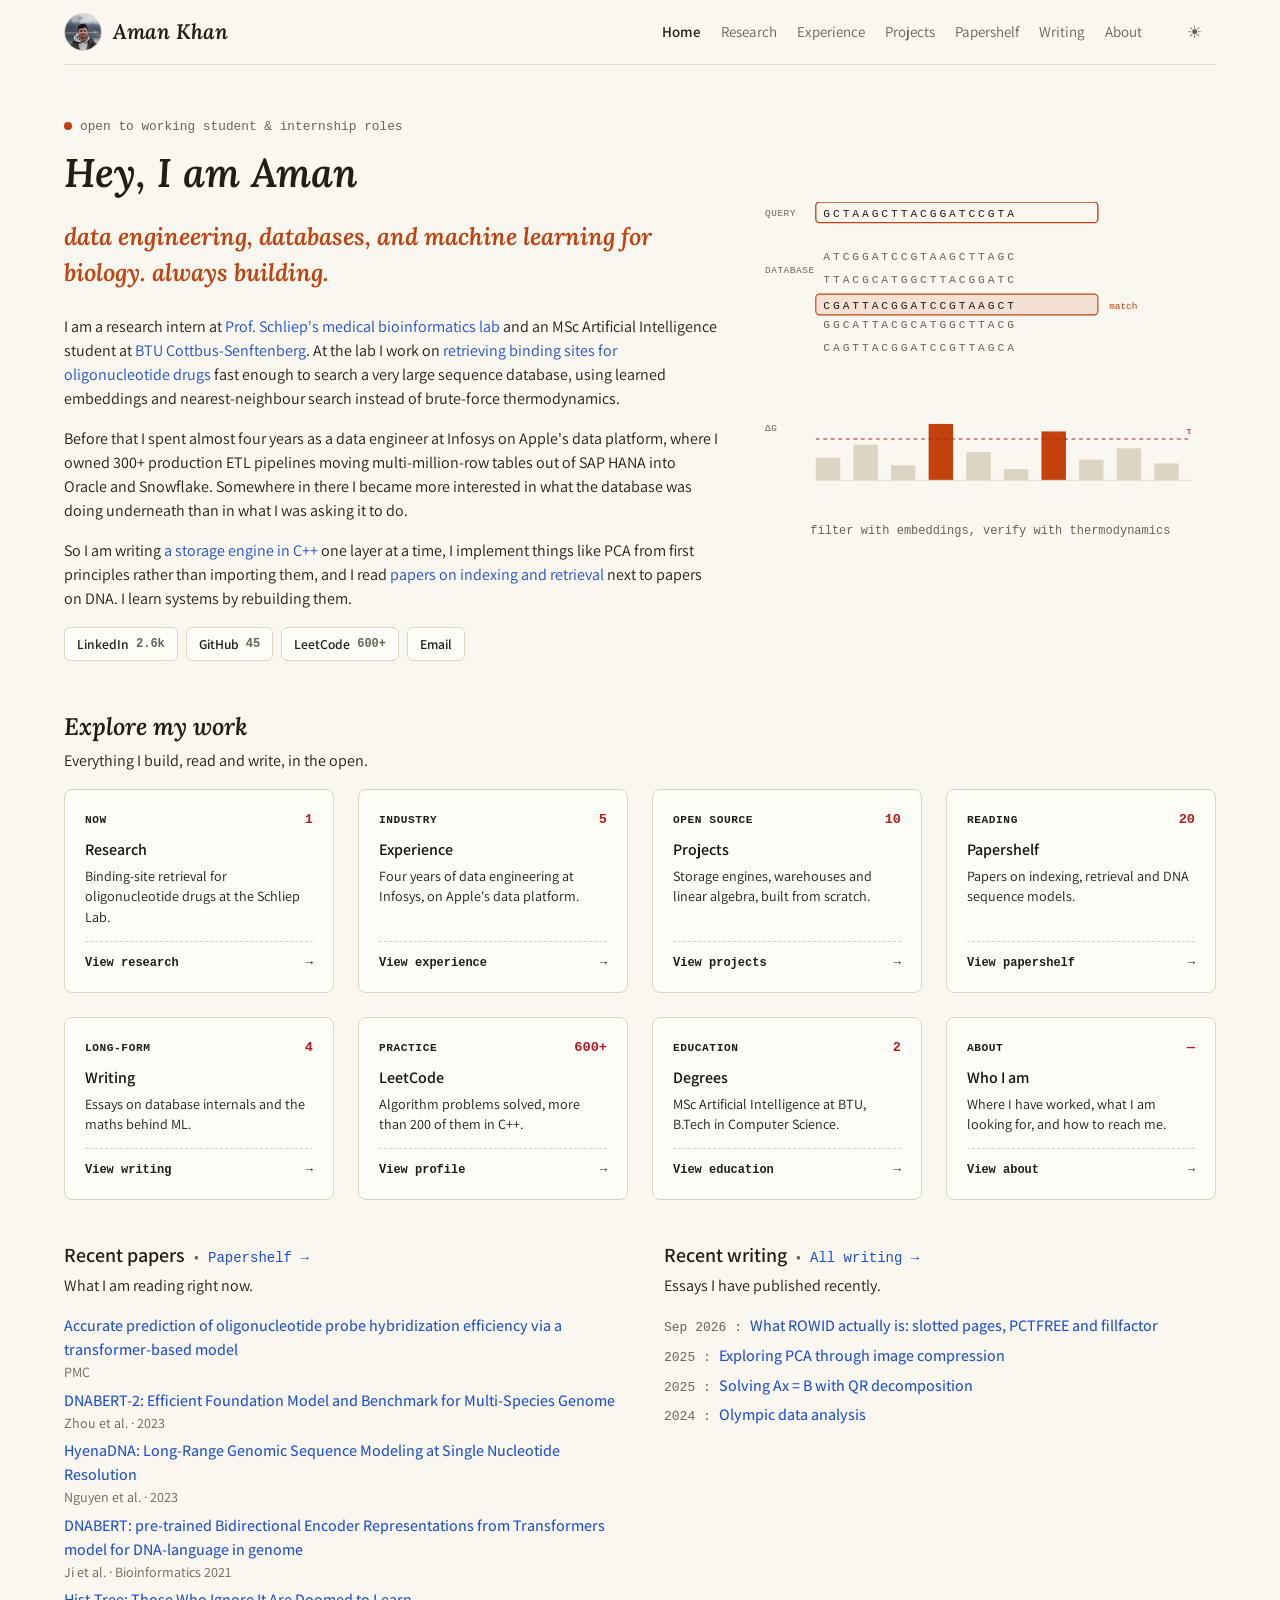
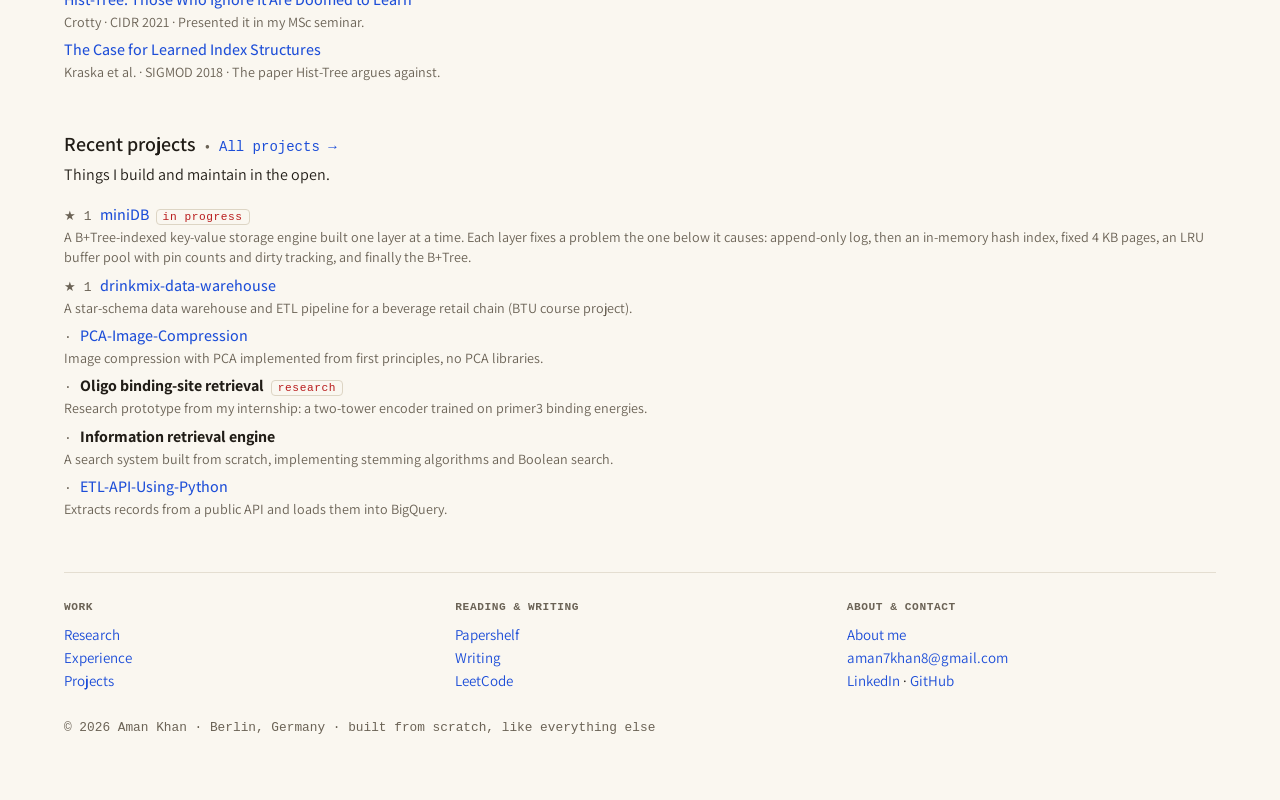
==== commit dcaf4788: "Hero diagram of the retrieval problem; version the stylesheet URL" ====
--- a/index.html
+++ b/index.html
@@ -5,7 +5,7 @@
 <meta name="viewport" content="width=device-width, initial-scale=1">
 <title>Aman Khan — data engineering, databases, ML for biology</title>
 <link rel="preconnect" href="https://fonts.googleapis.com"><link rel="preconnect" href="https://fonts.gstatic.com" crossorigin><link href="https://fonts.googleapis.com/css2?family=Lora:ital,wght@1,500;1,600&family=Assistant:wght@400;500;600;700&display=swap" rel="stylesheet">
-<link rel="stylesheet" href="site.css">
+<link rel="stylesheet" href="site.css?v=bb5593b2">
 <script>try{var t=localStorage.getItem("theme");if(t)document.documentElement.dataset.theme=t}catch(e){}</script>
 </head>
 <body>
@@ -16,6 +16,7 @@
 </div></header>
 <main class="col">
 
+<div class="herowrap">
 <div class="hero">
   <span class="avail"><i></i>open to working student &amp; internship roles</span>
   <h1>Hey, I am Aman</h1>
@@ -29,6 +30,36 @@
     <a href="https://leetcode.com/u/grinderAman/">LeetCode <span>600+</span></a>
     <a href="mailto:aman7khan8@gmail.com">Email</a>
   </div>
+</div>
+<figure class="herofig">
+    <svg viewBox="0 0 480 330" role="img" aria-label="A query oligonucleotide scanned against a database of candidate sites, with binding energies plotted against a threshold">
+      <g font-family="ui-monospace, monospace" font-size="10" fill="var(--soft)" letter-spacing=".6">
+        <text x="0" y="15">QUERY</text><text x="0" y="75">DATABASE</text><text x="0" y="243">&#916;G</text>
+      </g>
+      <rect x="54" y="0" width="300" height="22" rx="4" fill="none" stroke="var(--coral)" stroke-width="1.4"/>
+      <text x="62" y="16" font-family="ui-monospace, monospace" font-size="12" fill="var(--ink)" letter-spacing="3.1">GCTAAGCTTACGGATCCGTA</text>
+      <g font-family="ui-monospace, monospace" font-size="12" fill="var(--soft)" letter-spacing="3.1">
+        <text x="62" y="62">ATCGGATCCGTAAGCTTAGC</text>
+        <text x="62" y="86">TTACGCATGGCTTACGGATC</text>
+        <text x="62" y="134">GGCATTACGCATGGCTTACG</text>
+        <text x="62" y="158">CAGTTACGGATCCGTTAGCA</text>
+      </g>
+      <rect x="54" y="98" width="300" height="22" rx="4" fill="var(--coral)" fill-opacity=".12" stroke="var(--coral)" stroke-width="1.2"/>
+      <text x="62" y="114" font-family="ui-monospace, monospace" font-size="12" fill="var(--ink)" letter-spacing="3.1">CGATTACGGATCCGTAAGCT</text>
+      <text x="366" y="114" font-family="ui-monospace, monospace" font-size="10" fill="var(--coral)">match</text>
+      <g fill="var(--cardline)">
+        <rect x="54" y="272" width="26" height="24"/><rect x="94" y="258" width="26" height="38"/>
+        <rect x="134" y="280" width="26" height="16"/><rect x="214" y="266" width="26" height="30"/>
+        <rect x="254" y="284" width="26" height="12"/><rect x="334" y="274" width="26" height="22"/>
+        <rect x="374" y="262" width="26" height="34"/><rect x="414" y="278" width="26" height="18"/>
+      </g>
+      <g fill="var(--coral)"><rect x="174" y="236" width="26" height="60"/><rect x="294" y="244" width="26" height="52"/></g>
+      <line x1="54" y1="252" x2="454" y2="252" stroke="var(--count)" stroke-width="1.2" stroke-dasharray="4 4"/>
+      <text x="454" y="247" text-anchor="end" font-family="ui-monospace, monospace" font-size="10" fill="var(--count)">&#964;</text>
+      <line x1="54" y1="296" x2="454" y2="296" stroke="var(--line)" stroke-width="1"/>
+    </svg>
+    <figcaption>filter with embeddings, verify with thermodynamics</figcaption>
+  </figure>
 </div>
 <section><div class="head lora"><h2>Explore my work</h2></div><p class="intro">Everything I build, read and write, in the open.</p>
 <div class="cards"><a class="card" href="research.html"><span class="top"><span class="lab">Now</span><span class="num">1</span></span><span class="ttl">Research</span><span class="desc">Binding-site retrieval for oligonucleotide drugs at the Schliep Lab.</span><span class="go">View research<span>→</span></span></a><a class="card" href="experience.html"><span class="top"><span class="lab">Industry</span><span class="num">5</span></span><span class="ttl">Experience</span><span class="desc">Four years of data engineering at Infosys, on Apple&#x27;s data platform.</span><span class="go">View experience<span>→</span></span></a><a class="card" href="projects.html"><span class="top"><span class="lab">Open source</span><span class="num">10</span></span><span class="ttl">Projects</span><span class="desc">Storage engines, warehouses and linear algebra, built from scratch.</span><span class="go">View projects<span>→</span></span></a><a class="card" href="papershelf.html"><span class="top"><span class="lab">Reading</span><span class="num">20</span></span><span class="ttl">Papershelf</span><span class="desc">Papers on indexing, retrieval and DNA sequence models.</span><span class="go">View papershelf<span>→</span></span></a><a class="card" href="writing.html"><span class="top"><span class="lab">Long-form</span><span class="num">4</span></span><span class="ttl">Writing</span><span class="desc">Essays on database internals and the maths behind ML.</span><span class="go">View writing<span>→</span></span></a><a class="card" href="https://leetcode.com/u/grinderAman/"><span class="top"><span class="lab">Practice</span><span class="num">600+</span></span><span class="ttl">LeetCode</span><span class="desc">Algorithm problems solved, more than 200 of them in C++.</span><span class="go">View profile<span>→</span></span></a><a class="card" href="experience.html"><span class="top"><span class="lab">Education</span><span class="num">2</span></span><span class="ttl">Degrees</span><span class="desc">MSc Artificial Intelligence at BTU, B.Tech in Computer Science.</span><span class="go">View education<span>→</span></span></a><a class="card" href="about.html"><span class="top"><span class="lab">About</span><span class="num">—</span></span><span class="ttl">Who I am</span><span class="desc">Where I have worked, what I am looking for, and how to reach me.</span><span class="go">View about<span>→</span></span></a></div></section>
--- a/site.css
+++ b/site.css
@@ -26,7 +26,9 @@
 body{margin:0;background:var(--bg);color:var(--ink);
   font:400 16px/24px Assistant,system-ui,-apple-system,"Segoe UI",sans-serif;
   -webkit-font-smoothing:antialiased;overflow-x:clip}
-.col{width:min(1152px,100% - 32px);margin-inline:auto}
+.col{width:calc(100% - 32px);max-width:960px;margin-inline:auto}
+@media(min-width:1216px){.col{max-width:1152px}}
+@media(min-width:1408px){.col{max-width:1344px}}
 a{color:var(--link);text-decoration:none}
 a:hover{text-decoration:underline;text-underline-offset:3px}
 a:focus-visible{outline:2px solid var(--coral);outline-offset:3px;border-radius:3px}
@@ -42,8 +44,9 @@
 @media(max-width:620px){h1{font-size:32px;line-height:38px}.head.lora h2{font-size:21px;line-height:31px}}
 
 /* header */
-header{border-bottom:1px solid var(--line);margin-bottom:8px}
-header .col{display:flex;align-items:center;gap:26px;min-height:64px;flex-wrap:wrap;padding-block:10px}
+header{margin-bottom:8px}
+header .col{display:flex;align-items:center;gap:26px;min-height:64px;flex-wrap:wrap;padding-block:10px;
+  border-bottom:1px solid var(--line)}
 header .avatar{width:38px;height:38px;border-radius:50%;object-fit:cover;flex:none;border:1px solid var(--cardline);display:block}
 header .brand{display:flex;align-items:center;gap:11px;margin-right:auto;text-decoration:none}
 header .brand:hover{text-decoration:none}
@@ -54,8 +57,8 @@
 nav a[aria-current=page]{color:var(--ink);font-weight:600}
 
 /* hero */
-.hero{padding:40px 0 8px;max-width:660px}
-.pagehead{padding:40px 0 0;max-width:660px}
+.hero{padding:40px 0 8px}
+.pagehead{padding:40px 0 0;max-width:min(57%,790px)}
 .tagline{margin:0 0 24px;font:italic 600 24px/36px Lora,Georgia,serif;color:var(--coral)}
 @media(max-width:620px){.tagline{font-size:20px;line-height:30px}}
 .avail{display:inline-flex;align-items:center;gap:8px;font:400 12.8px/19px var(--mono);color:var(--soft);margin-bottom:14px}
@@ -90,7 +93,8 @@
 
 /* two-column band */
 .two{display:grid;grid-template-columns:repeat(2,minmax(0,1fr));gap:48px}
-@media(max-width:860px){.two{grid-template-columns:minmax(0,1fr);gap:32px}}
+@media(max-width:860px){.two{grid-template-columns:minmax(0,1fr);gap:32px}
+  .hero,.pagehead{max-width:none}}
 
 /* lists */
 ul.items{list-style:none;margin:0;padding:0}
@@ -120,7 +124,8 @@
 details.more summary{cursor:pointer;color:var(--link);font-size:15px;min-height:44px;display:flex;align-items:center}
 
 /* footer */
-footer{margin-top:52px;border-top:1px solid var(--line);padding:26px 0 46px}
+footer{margin-top:52px;padding:0 0 46px}
+footer .col{border-top:1px solid var(--line);padding-top:26px}
 .groups{display:grid;grid-template-columns:repeat(3,minmax(0,1fr));gap:22px}
 @media(max-width:560px){.groups{grid-template-columns:repeat(2,minmax(0,1fr))}}
 .groups h4{font:700 11.2px/16.8px var(--mono);letter-spacing:.56px;text-transform:uppercase;color:var(--soft);margin:0 0 8px}
@@ -144,3 +149,11 @@
   nav{width:100%;gap:2px 16px}
   .hero{padding-top:28px}
 }
+
+/* hero with figure */
+.herowrap{display:grid;grid-template-columns:minmax(0,57%) minmax(0,1fr);gap:44px;align-items:center}
+.herofig{margin:0;min-width:0}
+.herofig svg{display:block;width:100%;height:auto}
+.herofig figcaption{margin-top:10px;font:400 12px/18px var(--mono);color:var(--soft);text-align:center}
+@media(max-width:980px){.herowrap{grid-template-columns:minmax(0,1fr);gap:26px}
+  .herofig{max-width:520px}}
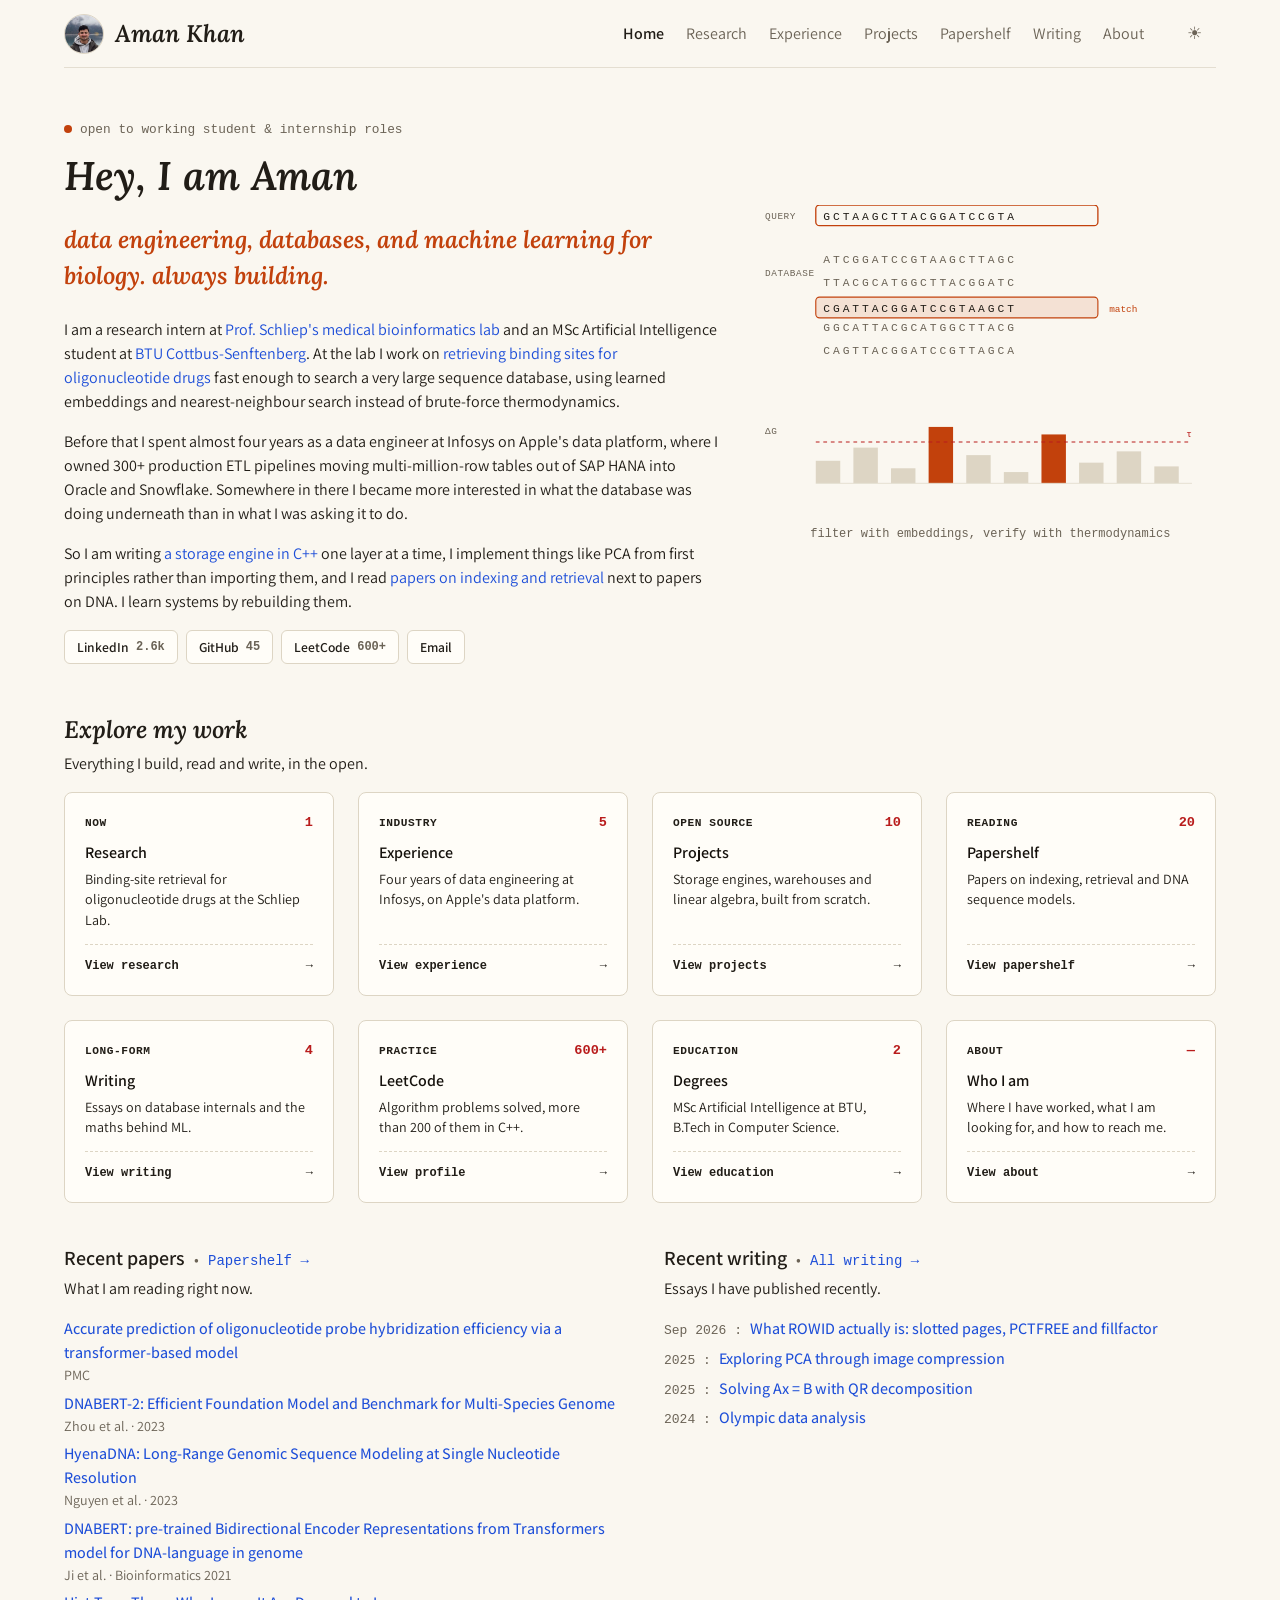
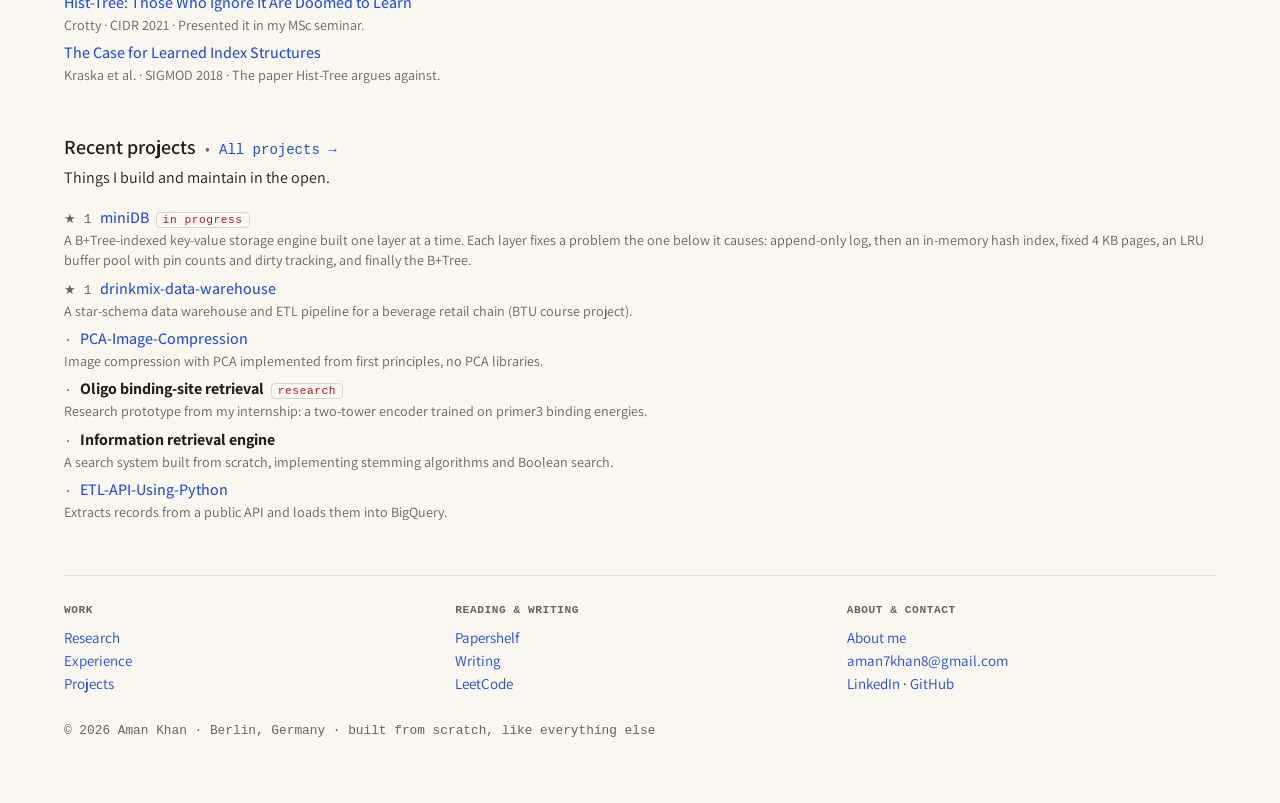
==== commit 4a855cb4: "Larger header type: 16px nav, 24px name" ====
--- a/index.html
+++ b/index.html
@@ -5,7 +5,7 @@
 <meta name="viewport" content="width=device-width, initial-scale=1">
 <title>Aman Khan — data engineering, databases, ML for biology</title>
 <link rel="preconnect" href="https://fonts.googleapis.com"><link rel="preconnect" href="https://fonts.gstatic.com" crossorigin><link href="https://fonts.googleapis.com/css2?family=Lora:ital,wght@1,500;1,600&family=Assistant:wght@400;500;600;700&display=swap" rel="stylesheet">
-<link rel="stylesheet" href="site.css?v=bb5593b2">
+<link rel="stylesheet" href="site.css?v=f75156b5">
 <script>try{var t=localStorage.getItem("theme");if(t)document.documentElement.dataset.theme=t}catch(e){}</script>
 </head>
 <body>
--- a/site.css
+++ b/site.css
@@ -45,14 +45,14 @@
 
 /* header */
 header{margin-bottom:8px}
-header .col{display:flex;align-items:center;gap:26px;min-height:64px;flex-wrap:wrap;padding-block:10px;
+header .col{display:flex;align-items:center;gap:24px;min-height:68px;flex-wrap:wrap;padding-block:10px;
   border-bottom:1px solid var(--line)}
-header .avatar{width:38px;height:38px;border-radius:50%;object-fit:cover;flex:none;border:1px solid var(--cardline);display:block}
+header .avatar{width:40px;height:40px;border-radius:50%;object-fit:cover;flex:none;border:1px solid var(--cardline);display:block}
 header .brand{display:flex;align-items:center;gap:11px;margin-right:auto;text-decoration:none}
 header .brand:hover{text-decoration:none}
-header .name{font:italic 600 21px/1.2 Lora,Georgia,serif;color:var(--ink)}
-nav{display:flex;flex-wrap:wrap;gap:4px 20px}
-nav a{color:var(--soft);font-size:15px;padding:6px 0}
+header .name{font:italic 600 24px/36px Lora,Georgia,serif;color:var(--ink)}
+nav{display:flex;flex-wrap:wrap;gap:2px 22px}
+nav a{color:var(--soft);font:400 16px/24px Assistant,sans-serif;padding:7px 0}
 nav a:hover{color:var(--ink);text-decoration:none}
 nav a[aria-current=page]{color:var(--ink);font-weight:600}
 
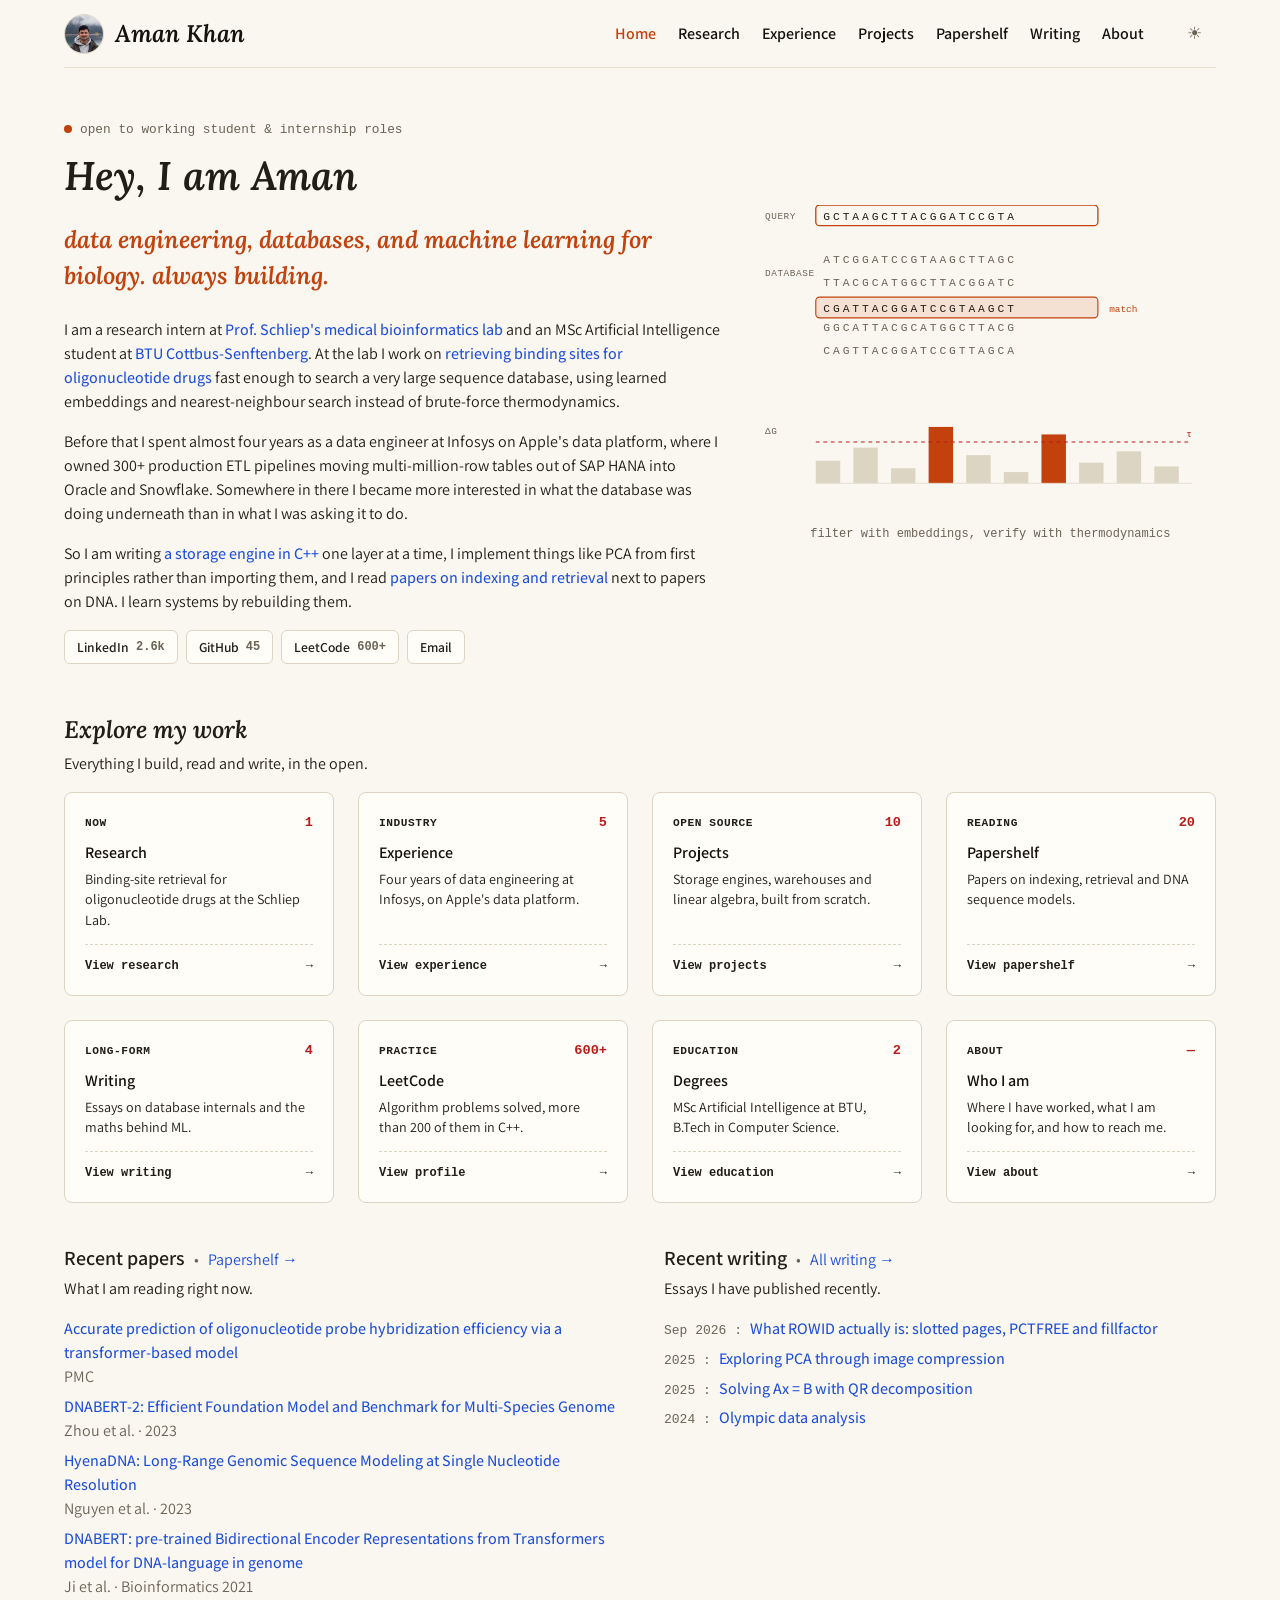
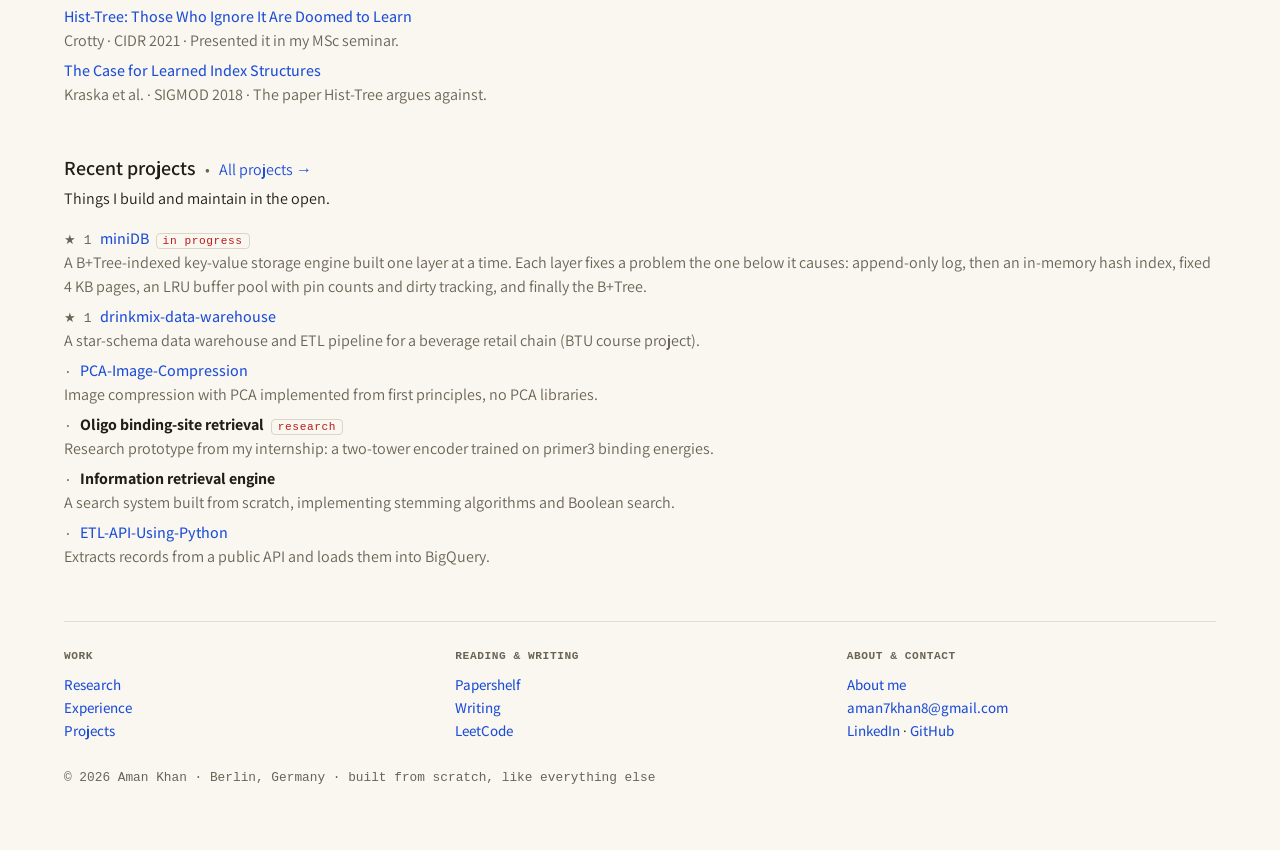
==== commit 3c10b68a: "Bold white nav, link weights, full typography match" ====
--- a/index.html
+++ b/index.html
@@ -5,7 +5,7 @@
 <meta name="viewport" content="width=device-width, initial-scale=1">
 <title>Aman Khan — data engineering, databases, ML for biology</title>
 <link rel="preconnect" href="https://fonts.googleapis.com"><link rel="preconnect" href="https://fonts.gstatic.com" crossorigin><link href="https://fonts.googleapis.com/css2?family=Lora:ital,wght@1,500;1,600&family=Assistant:wght@400;500;600;700&display=swap" rel="stylesheet">
-<link rel="stylesheet" href="site.css?v=f75156b5">
+<link rel="stylesheet" href="site.css?v=31ee1e06">
 <script>try{var t=localStorage.getItem("theme");if(t)document.documentElement.dataset.theme=t}catch(e){}</script>
 </head>
 <body>
--- a/site.css
+++ b/site.css
@@ -30,6 +30,7 @@
 @media(min-width:1216px){.col{max-width:1152px}}
 @media(min-width:1408px){.col{max-width:1344px}}
 a{color:var(--link);text-decoration:none}
+main a,footer a{font-weight:500}
 a:hover{text-decoration:underline;text-underline-offset:3px}
 a:focus-visible{outline:2px solid var(--coral);outline-offset:3px;border-radius:3px}
 p{margin:0 0 16px}
@@ -50,11 +51,11 @@
 header .avatar{width:40px;height:40px;border-radius:50%;object-fit:cover;flex:none;border:1px solid var(--cardline);display:block}
 header .brand{display:flex;align-items:center;gap:11px;margin-right:auto;text-decoration:none}
 header .brand:hover{text-decoration:none}
-header .name{font:italic 600 24px/36px Lora,Georgia,serif;color:var(--ink)}
+header .name{font:italic 600 24px/36px Lora,Georgia,serif;color:var(--white)}
 nav{display:flex;flex-wrap:wrap;gap:2px 22px}
-nav a{color:var(--soft);font:400 16px/24px Assistant,sans-serif;padding:7px 0}
-nav a:hover{color:var(--ink);text-decoration:none}
-nav a[aria-current=page]{color:var(--ink);font-weight:600}
+nav a{color:var(--white);font:600 16px/24px Assistant,sans-serif;padding:7px 0}
+nav a:hover{color:var(--coral);text-decoration:none}
+nav a[aria-current=page]{color:var(--coral)}
 
 /* hero */
 .hero{padding:40px 0 8px}
@@ -73,7 +74,7 @@
 section{padding:40px 0 0}
 .head{display:flex;align-items:baseline;gap:9px;flex-wrap:wrap}
 .head .dot{color:var(--soft)}
-.head a{font:400 14px/20px var(--mono)}
+.head a{font:400 16px/24px Assistant,sans-serif}
 .intro{margin:4px 0 16px;color:var(--ink);font-size:16px;line-height:24px}
 
 /* explore cards */
@@ -99,10 +100,10 @@
 /* lists */
 ul.items{list-style:none;margin:0;padding:0}
 ul.items>li{margin:0 0 5.6px;padding:0}
-ul.items>li a{font-weight:500}
+
 .date{font:400 13px/19.5px var(--mono);color:var(--soft);margin-right:8px}
 .star{font:400 13px/19.5px var(--mono);color:var(--soft);margin-right:8px}
-.d{display:block;font:400 14.08px/20.4px Assistant,sans-serif;color:var(--soft);margin:0 0 6px}
+.d{display:block;font:400 16px/24px Assistant,sans-serif;color:var(--soft);margin:0 0 6px}
 .tag{font:400 11.2px/16.8px var(--mono);letter-spacing:.56px;color:var(--count);
   border:1px solid var(--cardline);border-radius:4px;padding:1px 6px;margin-left:7px;white-space:nowrap}
 
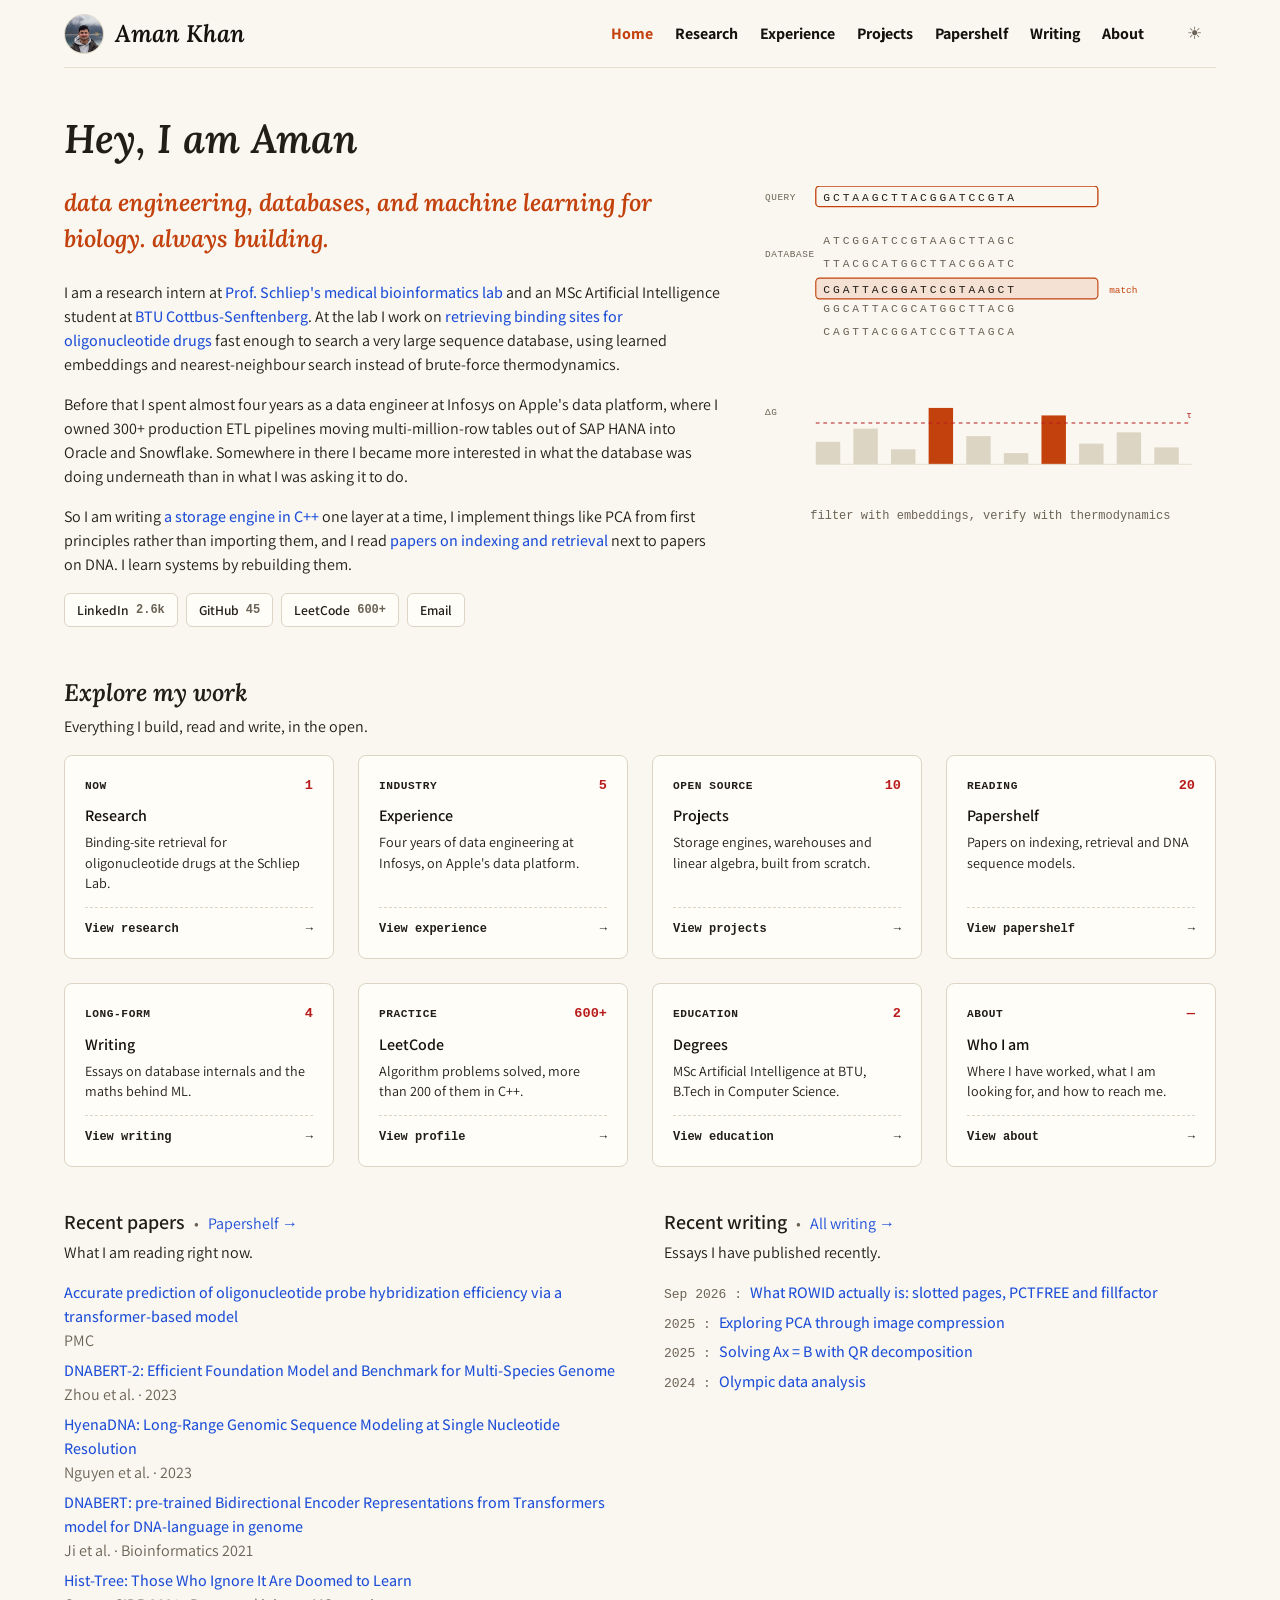
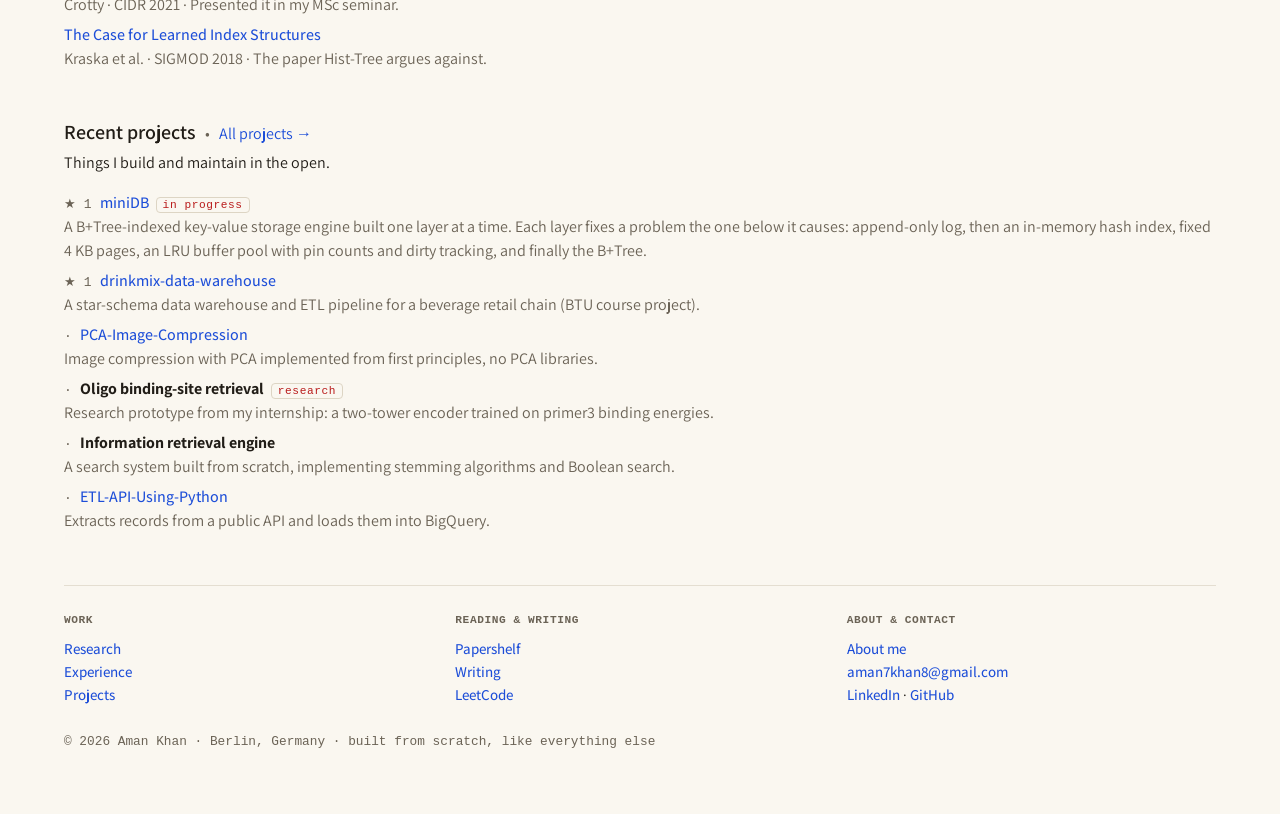
==== commit d584c8e2: "Nav at weight 700; remove availability line" ====
--- a/index.html
+++ b/index.html
@@ -5,7 +5,7 @@
 <meta name="viewport" content="width=device-width, initial-scale=1">
 <title>Aman Khan — data engineering, databases, ML for biology</title>
 <link rel="preconnect" href="https://fonts.googleapis.com"><link rel="preconnect" href="https://fonts.gstatic.com" crossorigin><link href="https://fonts.googleapis.com/css2?family=Lora:ital,wght@1,500;1,600&family=Assistant:wght@400;500;600;700&display=swap" rel="stylesheet">
-<link rel="stylesheet" href="site.css?v=31ee1e06">
+<link rel="stylesheet" href="site.css?v=25bea693">
 <script>try{var t=localStorage.getItem("theme");if(t)document.documentElement.dataset.theme=t}catch(e){}</script>
 </head>
 <body>
@@ -18,7 +18,6 @@
 
 <div class="herowrap">
 <div class="hero">
-  <span class="avail"><i></i>open to working student &amp; internship roles</span>
   <h1>Hey, I am Aman</h1>
   <p class="tagline">data engineering, databases, and machine learning for biology. always building.</p>
   <p>I am a research intern at <a href="https://schlieplab.org/">Prof. Schliep's medical bioinformatics lab</a> and an MSc Artificial Intelligence student at <a href="https://www.b-tu.de/">BTU Cottbus-Senftenberg</a>. At the lab I work on <a href="research.html">retrieving binding sites for oligonucleotide drugs</a> fast enough to search a very large sequence database, using learned embeddings and nearest-neighbour search instead of brute-force thermodynamics.</p>
--- a/site.css
+++ b/site.css
@@ -53,7 +53,7 @@
 header .brand:hover{text-decoration:none}
 header .name{font:italic 600 24px/36px Lora,Georgia,serif;color:var(--white)}
 nav{display:flex;flex-wrap:wrap;gap:2px 22px}
-nav a{color:var(--white);font:600 16px/24px Assistant,sans-serif;padding:7px 0}
+nav a{color:var(--white);font:700 16px/24px Assistant,sans-serif;padding:7px 0}
 nav a:hover{color:var(--coral);text-decoration:none}
 nav a[aria-current=page]{color:var(--coral)}
 
@@ -62,8 +62,6 @@
 .pagehead{padding:40px 0 0;max-width:min(57%,790px)}
 .tagline{margin:0 0 24px;font:italic 600 24px/36px Lora,Georgia,serif;color:var(--coral)}
 @media(max-width:620px){.tagline{font-size:20px;line-height:30px}}
-.avail{display:inline-flex;align-items:center;gap:8px;font:400 12.8px/19px var(--mono);color:var(--soft);margin-bottom:14px}
-.avail i{width:8px;height:8px;border-radius:50%;background:var(--coral)}
 .pills{display:flex;flex-wrap:wrap;gap:8px;margin:8px 0 0}
 .pills a{display:inline-flex;align-items:center;gap:7px;border:1px solid var(--cardline);border-radius:6px;
   padding:6px 12px;color:var(--ink);font:600 13.6px/20px Assistant,sans-serif;background:var(--card)}
